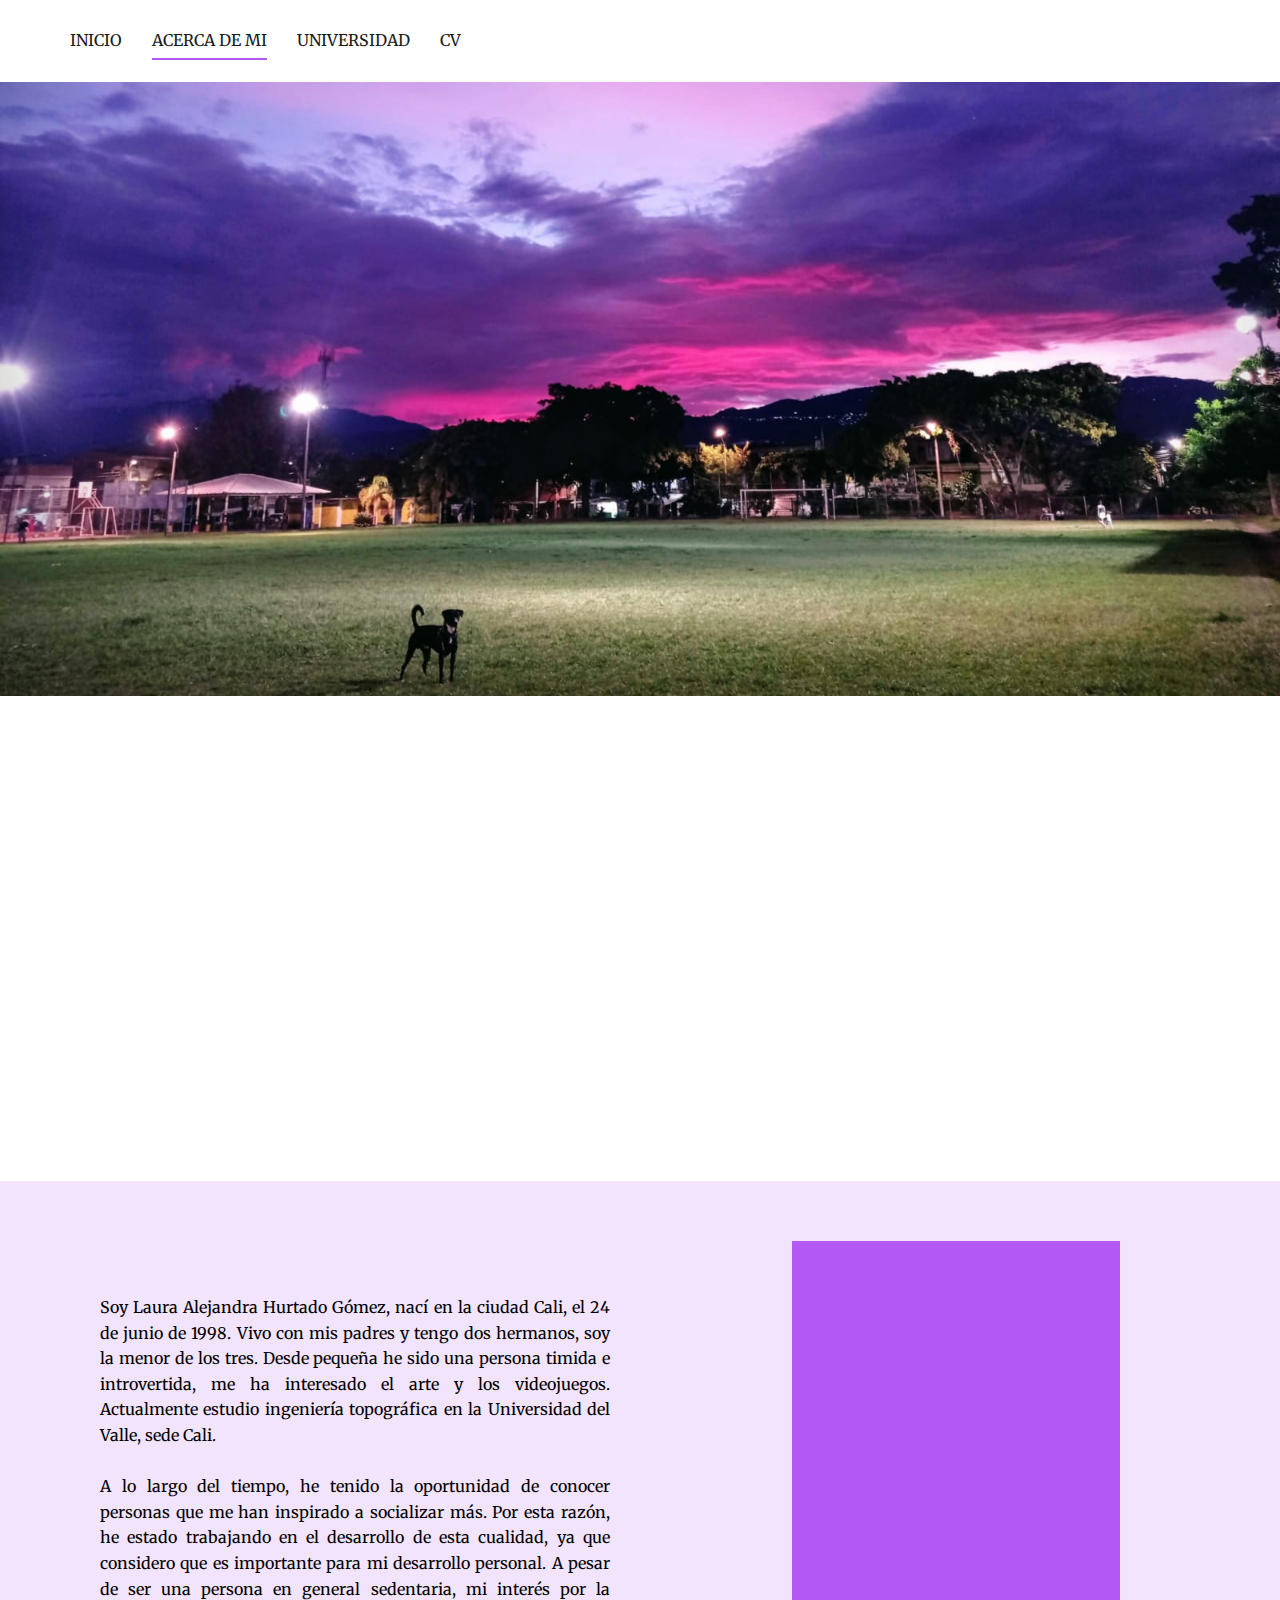
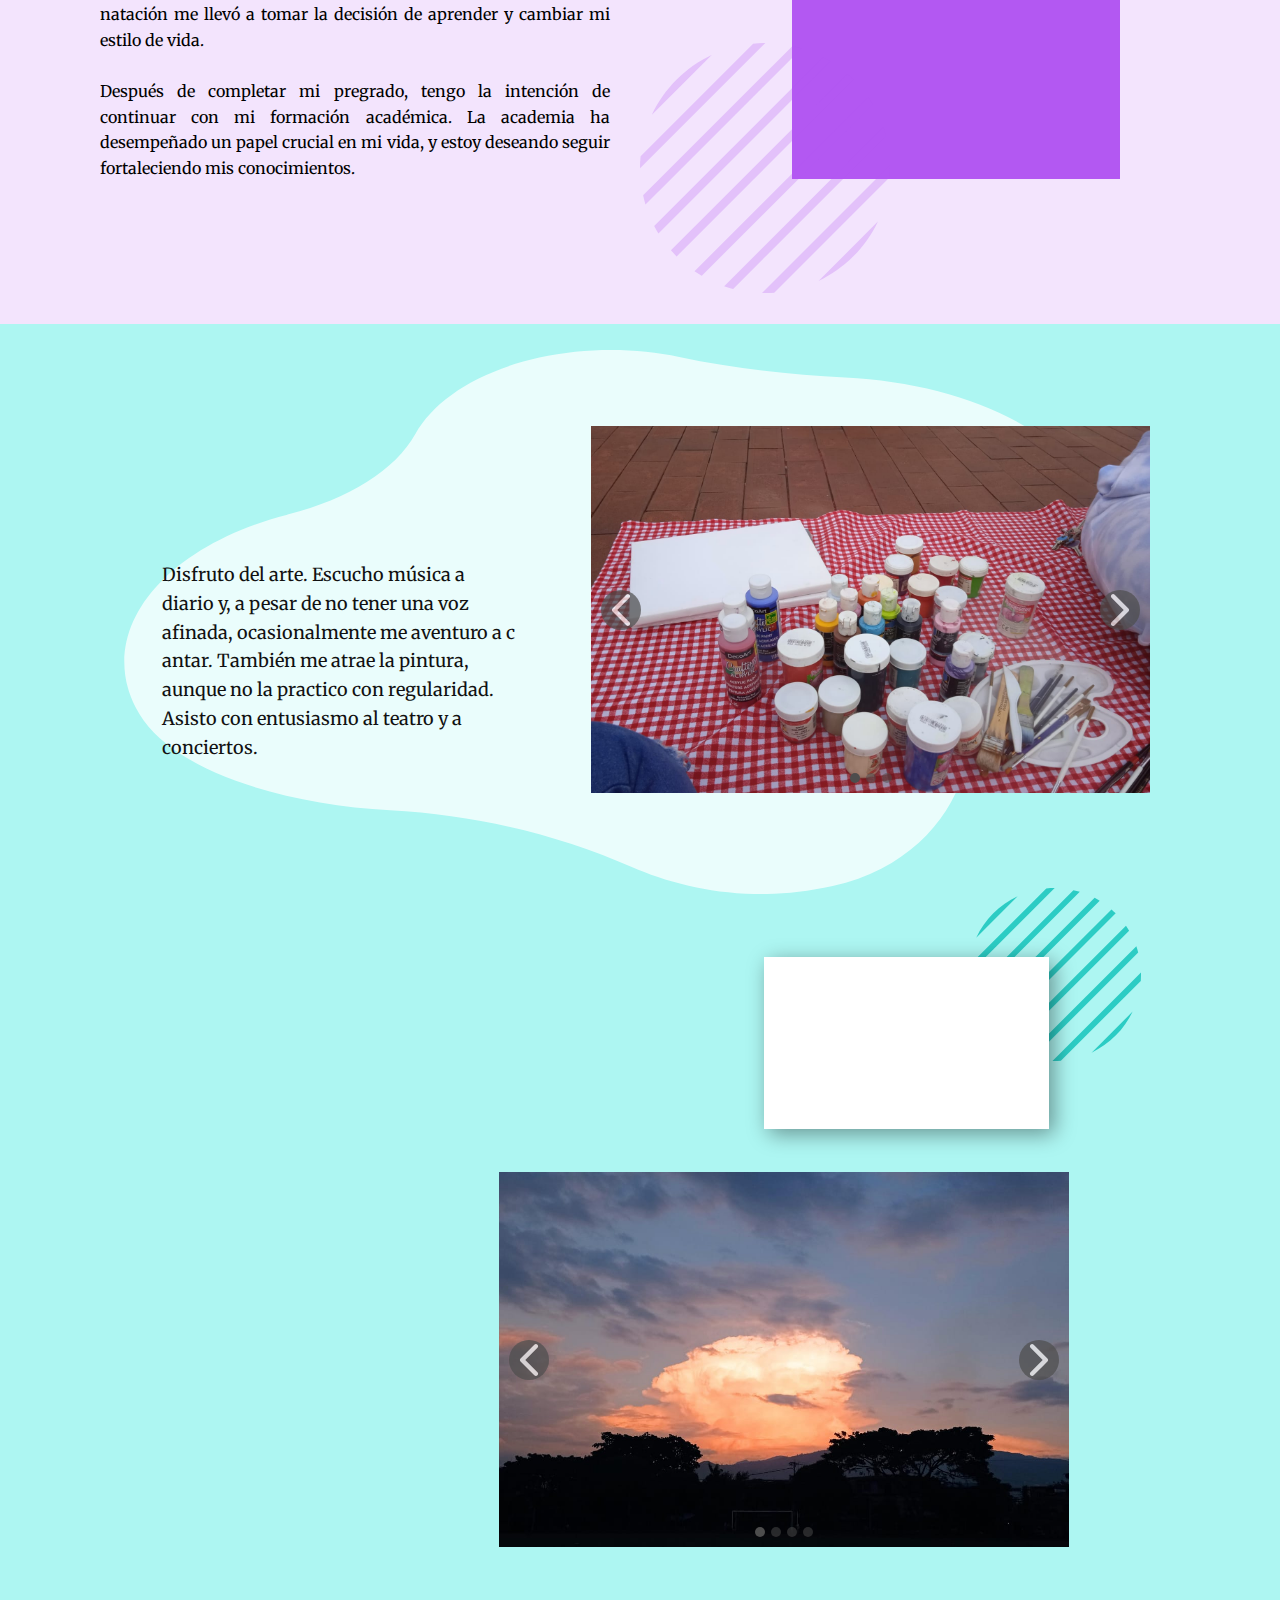
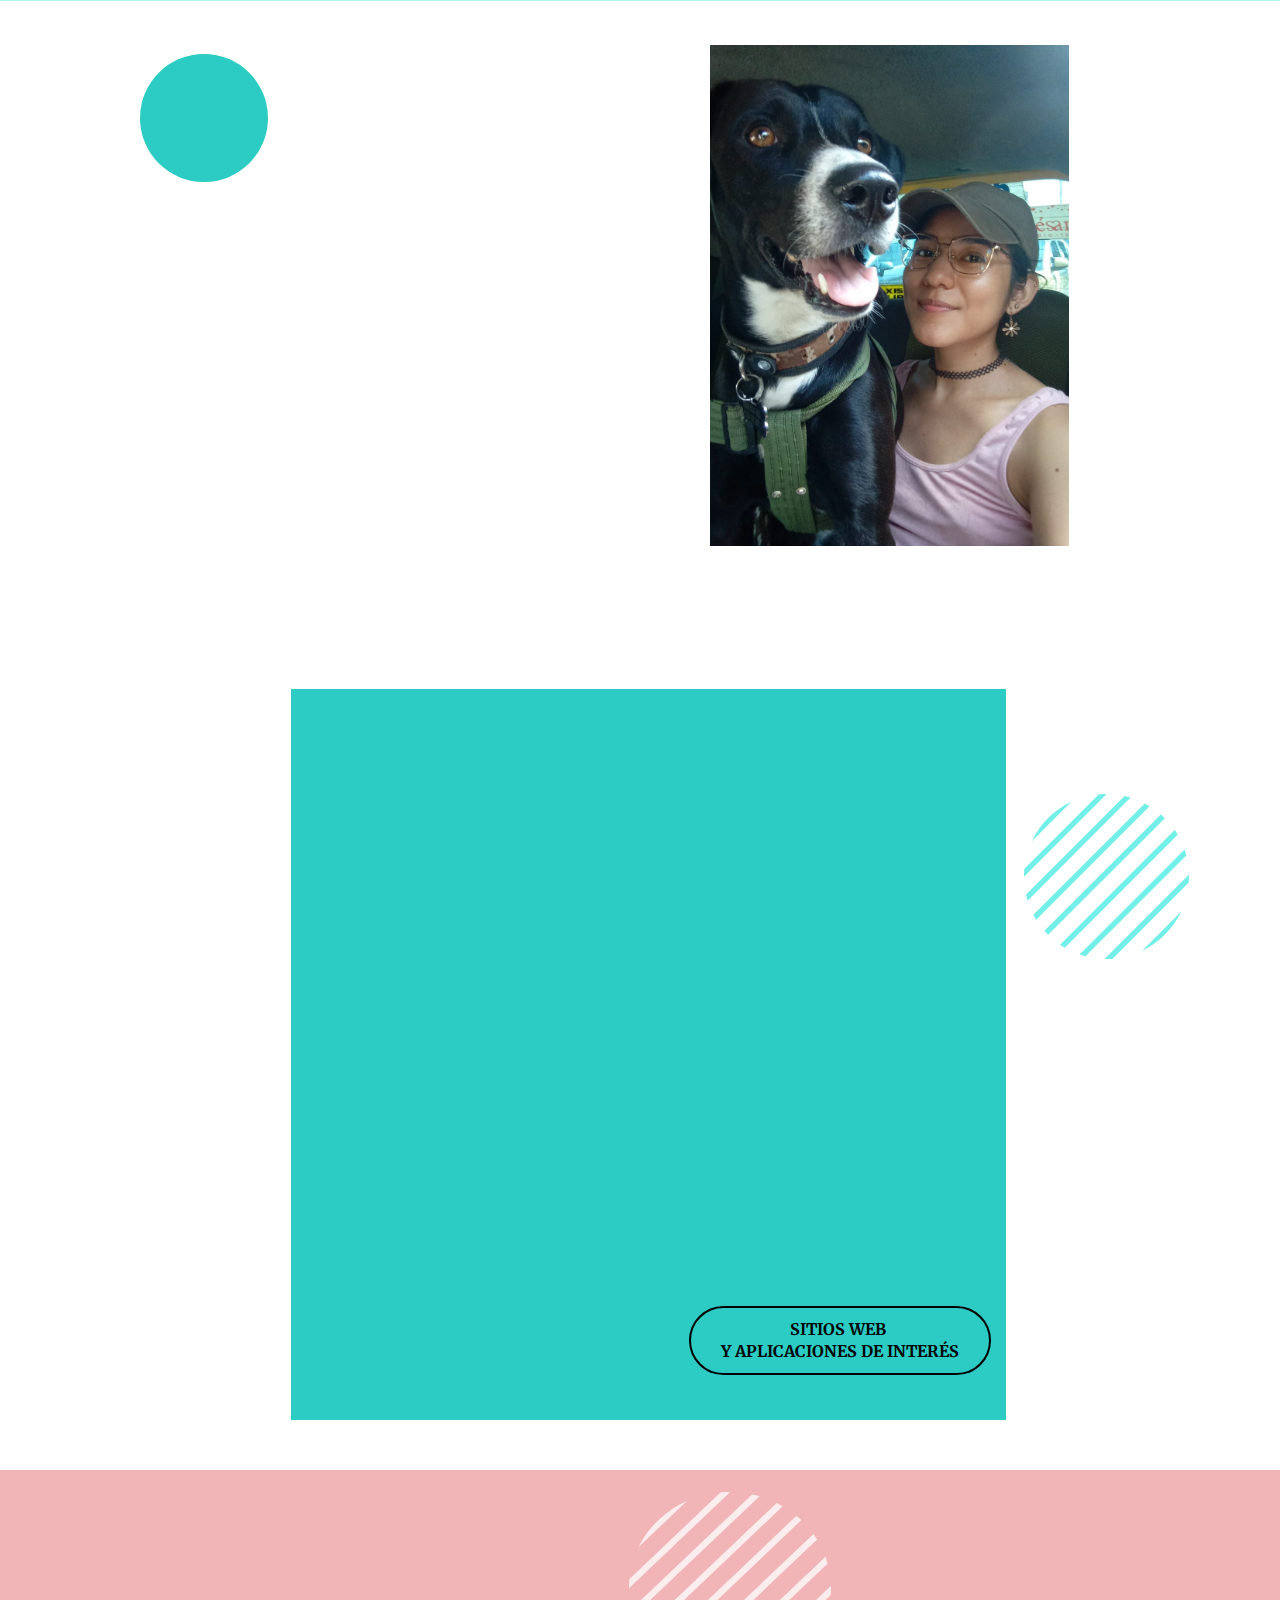
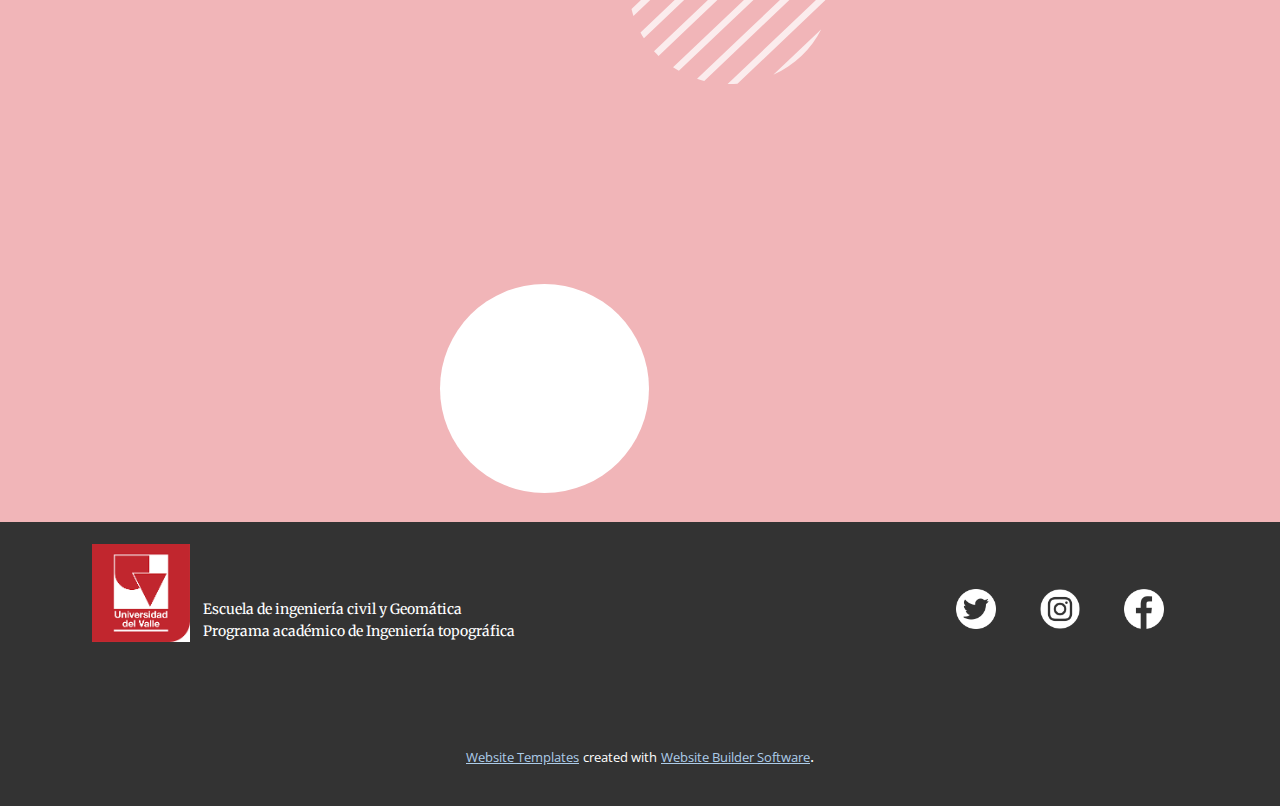
==== Acerca-de-mi.html @ d899b540 "Add files via upload" ====
<!DOCTYPE html>
<html style="font-size: 16px;" lang="es"><head>
    <meta name="viewport" content="width=device-width, initial-scale=1.0">
    <meta charset="utf-8">
    <meta name="keywords" content="SOBRE MI...&nbsp;​, GUSTOS Y PASATIEMPOS, DEBILIDADES, HABILIDADES">
    <meta name="description" content="">
    <title>Acerca de mi</title>
    <link rel="stylesheet" href="nicepage.css" media="screen">
<link rel="stylesheet" href="Acerca-de-mi.css" media="screen">
    <script class="u-script" type="text/javascript" src="jquery.js" defer=""></script>
    <script class="u-script" type="text/javascript" src="nicepage.js" defer=""></script>
    <meta name="generator" content="Nicepage 5.20.6, nicepage.com">
    <link id="u-theme-google-font" rel="stylesheet" href="https://fonts.googleapis.com/css?family=Roboto:100,100i,300,300i,400,400i,500,500i,700,700i,900,900i|Open+Sans:300,300i,400,400i,500,500i,600,600i,700,700i,800,800i">
    <link id="u-page-google-font" rel="stylesheet" href="https://fonts.googleapis.com/css?family=Merriweather:300,300i,400,400i,700,700i,900,900i">
    
    
    
    
    
    
    
    
    <script type="application/ld+json">{
		"@context": "http://schema.org",
		"@type": "Organization",
		"name": ""
}</script>
    <meta name="theme-color" content="#478ac9">
    <meta property="og:title" content="Acerca de mi">
    <meta property="og:type" content="website">
  <meta data-intl-tel-input-cdn-path="intlTelInput/"></head>
  <body data-path-to-root="./" data-include-products="false" class="u-body u-xl-mode" data-lang="es"><header class="u-clearfix u-header u-sticky u-sticky-19da u-white u-header" id="sec-571d"><div class="u-clearfix u-sheet u-valign-middle u-sheet-1">
        <nav class="u-align-left u-menu u-menu-dropdown u-offcanvas u-menu-1" data-responsive-from="MD">
          <div class="menu-collapse u-custom-font u-font-merriweather" style="font-size: 1rem; letter-spacing: 0px; font-weight: 700; text-transform: uppercase;">
            <a class="u-border-1 u-border-grey-75 u-button-style u-custom-active-border-color u-custom-border u-custom-border-color u-custom-borders u-custom-color u-custom-hover-border-color u-custom-left-right-menu-spacing u-custom-padding-bottom u-custom-text-active-color u-custom-text-color u-custom-text-hover-color u-custom-top-bottom-menu-spacing u-grey-90 u-nav-link u-text-active-palette-1-base u-text-hover-palette-2-base" href="#" style="background-image: none;">
              <svg class="u-svg-link" viewBox="0 0 24 24"><use xmlns:xlink="http://www.w3.org/1999/xlink" xlink:href="#menu-hamburger"></use></svg>
              <svg class="u-svg-content" version="1.1" id="menu-hamburger" viewBox="0 0 16 16" x="0px" y="0px" xmlns:xlink="http://www.w3.org/1999/xlink" xmlns="http://www.w3.org/2000/svg"><g><rect y="1" width="16" height="2"></rect><rect y="7" width="16" height="2"></rect><rect y="13" width="16" height="2"></rect>
</g></svg>
            </a>
          </div>
          <div class="u-custom-menu u-nav-container">
            <ul class="u-custom-font u-font-merriweather u-nav u-spacing-30 u-unstyled u-nav-1"><li class="u-nav-item"><a class="u-border-2 u-border-active-custom-color-4 u-border-hover-palette-1-light-1 u-border-no-left u-border-no-right u-border-no-top u-button-style u-nav-link u-text-active-grey-90 u-text-grey-90 u-text-hover-grey-90" href="Casa.html" style="padding: 10px 0px;">Inicio</a>
</li><li class="u-nav-item"><a class="u-border-2 u-border-active-custom-color-4 u-border-hover-palette-1-light-1 u-border-no-left u-border-no-right u-border-no-top u-button-style u-nav-link u-text-active-grey-90 u-text-grey-90 u-text-hover-grey-90" href="Acerca-de-mi.html" style="padding: 10px 0px;">Acerca de mi</a><div class="u-nav-popup"><ul class="u-custom-font u-font-merriweather u-h-spacing-20 u-nav u-unstyled u-v-spacing-10 u-nav-2"><li class="u-nav-item"><a class="u-button-style u-nav-link" href="https://experience.arcgis.com/experience/600463b588924d4fab5d13279bcfcce8/">Sitios de web de interés</a>
</li></ul>
</div>
</li><li class="u-nav-item"><a class="u-border-2 u-border-active-custom-color-4 u-border-hover-palette-1-light-1 u-border-no-left u-border-no-right u-border-no-top u-button-style u-nav-link u-text-active-grey-90 u-text-grey-90 u-text-hover-grey-90" href="Universidad.html" style="padding: 10px 0px;">Universidad</a>
</li><li class="u-nav-item"><a class="u-border-2 u-border-active-custom-color-4 u-border-hover-palette-1-light-1 u-border-no-left u-border-no-right u-border-no-top u-button-style u-nav-link u-text-active-grey-90 u-text-grey-90 u-text-hover-grey-90" href="https://experience.arcgis.com/experience/824b16ee342544dbb05e72c866c2f372/?draft=true" target="_blank" style="padding: 10px 0px;">CV</a>
</li></ul>
          </div>
          <div class="u-custom-menu u-nav-container-collapse">
            <div class="u-border-20 u-border-grey-75 u-container-style u-grey-75 u-inner-container-layout u-opacity u-opacity-95 u-sidenav">
              <div class="u-inner-container-layout u-sidenav-overflow">
                <div class="u-menu-close"></div>
                <ul class="u-align-center-lg u-align-center-md u-align-center-sm u-align-center-xl u-align-justify-xs u-nav u-popupmenu-items u-spacing-14 u-unstyled u-nav-3"><li class="u-nav-item"><a class="u-button-style u-nav-link" href="Casa.html">Inicio</a>
</li><li class="u-nav-item"><a class="u-button-style u-nav-link" href="Acerca-de-mi.html">Acerca de mi</a><div class="u-nav-popup"><ul class="u-custom-font u-font-merriweather u-h-spacing-20 u-nav u-unstyled u-v-spacing-10 u-nav-4"><li class="u-nav-item"><a class="u-button-style u-nav-link" href="https://experience.arcgis.com/experience/600463b588924d4fab5d13279bcfcce8/">Sitios de web de interés</a>
</li></ul>
</div>
</li><li class="u-nav-item"><a class="u-button-style u-nav-link" href="Universidad.html">Universidad</a>
</li><li class="u-nav-item"><a class="u-button-style u-nav-link" href="https://experience.arcgis.com/experience/824b16ee342544dbb05e72c866c2f372/?draft=true" target="_blank">CV</a>
</li></ul>
              </div>
            </div>
            <div class="u-black u-menu-overlay u-opacity u-opacity-70"></div>
          </div>
        </nav>
      </div></header>
    <section class="u-clearfix u-image u-section-1" id="sec-bac0" data-image-width="1600" data-image-height="1196">
      <div class="u-clearfix u-sheet u-sheet-1"></div>
    </section>
    <section class="u-align-center u-clearfix u-section-2" id="sec-a070">
      <div class="u-align-left u-clearfix u-sheet u-sheet-1">
        <div class="u-expanded-width u-list u-list-1">
          <div class="u-repeater u-repeater-1">
            <div class="u-container-style u-list-item u-repeater-item u-list-item-1" data-animation-name="customAnimationIn" data-animation-duration="1250">
              <div class="u-container-layout u-similar-container u-container-layout-1">
                <div class="u-custom-color-4 u-custom-item u-opacity u-opacity-55 u-preserve-proportions u-shape u-shape-circle u-shape-1"></div>
                <img class="u-image u-image-circle u-image-1" src="images/66d2e6e9-6b17-489f-87b6-578b8f7dd989.jpeg" alt="" data-image-width="1600" data-image-height="1200">
                <h3 class="u-align-center u-custom-font u-font-merriweather u-text u-text-default u-text-1">SUEÑOS Y METAS</h3>
                <a href="Acerca-de-mi.html#sec-80f6" class="u-active-none u-align-left u-border-active-custom-color-4 u-border-hover-custom-color-4 u-border-no-left u-border-no-right u-border-no-top u-btn u-button-style u-custom-item u-hover-feature u-hover-none u-text-hover-custom-color-4 u-btn-1" data-animation-name="customAnimationIn" data-animation-duration="2000">CONOCE MÁS</a>
              </div>
            </div>
            <div class="u-align-center u-container-style u-list-item u-repeater-item u-list-item-2" data-animation-name="customAnimationIn" data-animation-duration="2000">
              <div class="u-container-layout u-similar-container u-container-layout-2">
                <div class="u-custom-item u-opacity u-opacity-75 u-palette-4-light-1 u-preserve-proportions u-shape u-shape-circle u-shape-2"></div>
                <img class="u-image u-image-circle u-image-2" src="images/musica_1.jpeg" alt="" data-image-width="1200" data-image-height="1600">
                <h3 class="u-align-center u-custom-font u-font-merriweather u-text u-text-default u-text-2">GUSTOS Y PASATIEMPOS</h3>
                <a href="Acerca-de-mi.html#sec-3dfc" class="u-active-none u-align-left u-border-active-palette-4-dark-1 u-border-hover-palette-4-dark-1 u-border-no-left u-border-no-right u-border-no-top u-btn u-button-style u-custom-item u-hover-feature u-hover-none u-text-hover-palette-4-dark-1 u-btn-2">CONOCE MÁS</a>
              </div>
            </div>
            <div class="u-container-style u-list-item u-repeater-item u-list-item-3" data-animation-name="customAnimationIn" data-animation-duration="1000">
              <div class="u-container-layout u-similar-container u-container-layout-3">
                <div class="u-custom-item u-opacity u-opacity-75 u-palette-2-light-1 u-preserve-proportions u-shape u-shape-circle u-shape-3"></div>
                <img class="u-image u-image-circle u-image-3" src="images/topoo_8.jpeg" alt="" data-image-width="1200" data-image-height="1600">
                <h3 class="u-align-center u-custom-font u-font-merriweather u-text u-text-default u-text-3">HABILIDADES Y DEBILIDADES</h3>
                <a href="Acerca-de-mi.html#sec-298e" class="u-active-none u-align-left u-border-active-palette-2-light-1 u-border-hover-palette-2-light-1 u-border-no-left u-border-no-right u-border-no-top u-btn u-button-style u-custom-item u-hover-feature u-hover-none u-text-hover-palette-2-light-1 u-btn-3">CONOCE MÁS</a>
              </div>
            </div>
          </div>
        </div>
      </div>
      
      
    </section>
    <section class="u-clearfix u-custom-color-5 u-section-3" id="sec-80f6">
      <div class="u-clearfix u-sheet u-sheet-1">
        <h2 class="u-custom-font u-font-merriweather u-text u-text-body-color u-text-default u-text-1" data-animation-name="customAnimationIn" data-animation-duration="1500">SOBRE MI...&nbsp; </h2>
        <div class="data-layout-selected u-clearfix u-expanded-width u-layout-wrap u-layout-wrap-1">
          <div class="u-layout">
            <div class="u-layout-row">
              <div class="u-align-justify u-container-style u-layout-cell u-size-30 u-layout-cell-1">
                <div class="u-container-layout u-container-layout-1">
                  <p class="u-custom-font u-font-merriweather u-text u-text-black u-text-default u-text-2"> Soy Laura Alejandra Hurtado Gómez, nací en la ciudad Cali,
el 24 de junio de 1998. Vivo con mis padres y tengo dos hermanos, soy la menor de
los tres. Desde pequeña he sido una persona timida e introvertida, me ha
interesado el arte y los videojuegos. Actualmente estudio ingeniería
topográfica en la Universidad del Valle, sede Cali.&nbsp;<br>
                    <br> A lo largo del tiempo, he tenido la oportunidad de conocer personas que me han
inspirado a socializar más. Por esta razón, he estado trabajando en el
desarrollo de esta cualidad, ya que considero que es importante para mi
desarrollo personal. A pesar de ser una persona en general sedentaria, mi
interés por la natación me llevó a tomar la decisión de aprender y cambiar mi
estilo de vida.<br>
                    <br> Después de completar mi pregrado, tengo la intención de continuar con mi
formación académica. La academia ha desempeñado un papel crucial en mi vida, y
estoy deseando seguir fortaleciendo mis conocimientos.&nbsp;&nbsp;
                  </p>
                </div>
              </div>
              <div class="u-container-style u-layout-cell u-size-30 u-layout-cell-2">
                <div class="u-container-layout u-container-layout-2">
                  <div class="u-custom-color-4 u-shape u-shape-rectangle u-shape-1"></div>
                  <div class="u-shape u-shape-svg u-text-custom-color-6 u-shape-2">
                    <svg class="u-svg-link" preserveAspectRatio="none" viewBox="0 0 160 160" style=""><use xmlns:xlink="http://www.w3.org/1999/xlink" xlink:href="#svg-ac0f"></use></svg>
                    <svg class="u-svg-content" viewBox="0 0 160 160" x="0px" y="0px" id="svg-ac0f"><path d="M114.3,152.3l38-38C144.4,130.9,130.9,144.4,114.3,152.3z M117.1,9.1l-108,108c0.8,1.6,1.7,3.2,2.7,4.8l110-110
	C120.3,10.9,118.7,10,117.1,9.1z M97.5,2L2,97.5c0.4,2,1,4,1.5,5.9l99.9-99.9C101.5,2.9,99.5,2.4,97.5,2z M80,160c2,0,4-0.1,5.9-0.2
	l73.9-73.9c0.1-2,0.2-3.9,0.2-5.9c0-0.6,0-1.2,0-1.9L78.1,160C78.8,160,79.4,160,80,160z M34.9,146.1c1.5,1,3,2,4.6,2.9L149,39.5
	c-0.9-1.6-1.9-3.1-2.9-4.6L34.9,146.1z M132.7,19.8L19.8,132.7c1.2,1.3,2.3,2.6,3.6,3.9L136.6,23.4C135.3,22.2,134,21,132.7,19.8z
	 M59.6,157.4l97.8-97.8c-0.5-1.9-1.1-3.8-1.7-5.7L53.9,155.6C55.8,156.3,57.7,156.9,59.6,157.4z M7.6,45.9L45.9,7.6
	C29.1,15.5,15.5,29.1,7.6,45.9z M80,0c-2.6,0-5.1,0.1-7.6,0.4l-72,72C0.1,74.9,0,77.4,0,80c0,0.1,0,0.2,0,0.2L80.2,0
	C80.2,0,80.1,0,80,0z"></path></svg>
                  </div>
                  <img class="u-image u-image-default u-image-1" src="images/me.jpeg" alt="" data-image-width="900" data-image-height="1600" data-animation-name="customAnimationIn" data-animation-duration="1500">
                </div>
              </div>
            </div>
          </div>
        </div>
      </div>
    </section>
    <section class="u-clearfix u-palette-4-light-2 u-section-4" id="sec-3dfc">
      <div class="u-clearfix u-sheet u-sheet-1">
        <div class="data-layout-selected u-clearfix u-expanded-width u-gutter-0 u-layout-wrap u-layout-wrap-1">
          <div class="u-layout">
            <div class="u-layout-col">
              <div class="u-size-30">
                <div class="u-layout-row">
                  <div class="u-container-style u-layout-cell u-size-25 u-layout-cell-1">
                    <div class="u-container-layout u-container-layout-1">
                      <div class="u-expanded-width-xs u-shape u-shape-svg u-text-palette-4-light-3 u-shape-1">
                        <svg class="u-svg-link" preserveAspectRatio="none" viewBox="0 0 160 150" style=""><use xmlns:xlink="http://www.w3.org/1999/xlink" xlink:href="#svg-c4e2"></use></svg>
                        <svg class="u-svg-content" viewBox="0 0 160 150" x="0px" y="0px" id="svg-c4e2"><path d="M43.2,126.9c14.2,1.3,27.6,7,39.1,15.6c8.3,6.1,19.4,10.3,32.7,5.3c11.7-4.4,18.6-17.4,21-30.2c2.6-13.3,8.1-25.9,15.7-37.1
	c8.3-12.1,10.8-27.9,5.3-42.7C150.5,20.3,134.6,9,117,7.6C107.9,6.9,98.8,5,90.1,1.9C83-0.6,75-0.7,67.4,2.1
	c-9.9,3.7-17,11.6-20.1,21c-3.3,10.1-10.9,18-20.6,22.2c-0.1,0-0.1,0.1-0.2,0.1c-20.3,8.9-31,32-24.6,53.2
	C6.9,115.6,25.2,125.2,43.2,126.9z"></path></svg>
                      </div>
                      <h2 class="u-custom-font u-font-merriweather u-text u-text-default u-text-1" data-animation-name="customAnimationIn" data-animation-duration="1500">GUSTOS Y PASATIEMPOS</h2>
                      <p class="u-custom-font u-font-merriweather u-text u-text-2">Disfruto del arte. ​​​​Escucho música a diario y, a pesar de no tener una voz afinada, ocasionalmente me aventuro a c​antar. ​También me atrae la pintura, aunque no la practico con regularidad. Asisto con entusiasmo al teatro y a conciertos.</p>
                    </div>
                  </div>
                  <div class="u-container-style u-layout-cell u-size-35 u-layout-cell-2">
                    <div class="u-container-layout u-valign-top-xs u-container-layout-2">
                      <div class="custom-expanded u-carousel u-gallery u-gallery-slider u-layout-carousel u-lightbox u-no-transition u-show-text-on-hover u-gallery-1" data-interval="5000" data-u-ride="carousel" id="carousel-5293">
                        <ol class="u-absolute-hcenter u-carousel-indicators u-carousel-indicators-1">
                          <li data-u-target="#carousel-5293" data-u-slide-to="0" class="u-active u-grey-70 u-shape-circle" style="width: 10px; height: 10px;"></li>
                          <li data-u-target="#carousel-5293" data-u-slide-to="1" class="u-grey-70 u-shape-circle" style="width: 10px; height: 10px;"></li>
                          <li data-u-target="#carousel-5293" data-u-slide-to="2" class="u-grey-70 u-shape-circle" style="width: 10px; height: 10px;"></li>
                        </ol>
                        <div class="u-carousel-inner u-gallery-inner" role="listbox">
                          <div class="u-active u-carousel-item u-effect-fade u-gallery-item u-carousel-item-1">
                            <div class="u-back-slide" data-image-width="1600" data-image-height="1200">
                              <img class="u-back-image u-expanded" src="images/arte_2.jpeg">
                            </div>
                            <div class="u-align-center u-over-slide u-shading u-valign-bottom u-over-slide-1">
                              <h3 class="u-gallery-heading">Título de ejemplo</h3>
                              <p class="u-gallery-text">Texto de ejemplo</p>
                            </div>
                          </div>
                          <div class="u-carousel-item u-effect-fade u-gallery-item u-carousel-item-2">
                            <div class="u-back-slide" data-image-width="1600" data-image-height="1200">
                              <img class="u-back-image u-expanded" src="images/concierto.jpeg">
                            </div>
                            <div class="u-align-center u-over-slide u-shading u-valign-bottom u-over-slide-2">
                              <h3 class="u-gallery-heading">Título de ejemplo</h3>
                              <p class="u-gallery-text">Texto de ejemplo</p>
                            </div>
                          </div>
                          <div class="u-carousel-item u-effect-fade u-gallery-item u-carousel-item-3" data-image-width="1024" data-image-height="768">
                            <div class="u-back-slide">
                              <img class="u-back-image u-expanded" src="images/teatro.jpeg">
                            </div>
                            <div class="u-align-center u-over-slide u-shading u-valign-bottom u-over-slide-3"></div>
                            <style data-mode="XL" data-visited="true"></style>
                            <style data-mode="LG" data-visited="true"></style>
                            <style data-mode="MD" data-visited="true"></style>
                            <style data-mode="SM" data-visited="true"></style>
                            <style data-mode="XS" data-visited="true"></style>
                          </div>
                        </div>
                        <a class="u-absolute-vcenter u-carousel-control u-carousel-control-prev u-grey-70 u-icon-circle u-opacity u-opacity-70 u-spacing-10 u-text-white u-carousel-control-1" href="#carousel-5293" role="button" data-u-slide="prev">
                          <span aria-hidden="true">
                            <svg viewBox="0 0 451.847 451.847"><path d="M97.141,225.92c0-8.095,3.091-16.192,9.259-22.366L300.689,9.27c12.359-12.359,32.397-12.359,44.751,0
c12.354,12.354,12.354,32.388,0,44.748L173.525,225.92l171.903,171.909c12.354,12.354,12.354,32.391,0,44.744
c-12.354,12.365-32.386,12.365-44.745,0l-194.29-194.281C100.226,242.115,97.141,234.018,97.141,225.92z"></path></svg>
                          </span>
                          <span class="sr-only">
                            <svg viewBox="0 0 451.847 451.847"><path d="M97.141,225.92c0-8.095,3.091-16.192,9.259-22.366L300.689,9.27c12.359-12.359,32.397-12.359,44.751,0
c12.354,12.354,12.354,32.388,0,44.748L173.525,225.92l171.903,171.909c12.354,12.354,12.354,32.391,0,44.744
c-12.354,12.365-32.386,12.365-44.745,0l-194.29-194.281C100.226,242.115,97.141,234.018,97.141,225.92z"></path></svg>
                          </span>
                        </a>
                        <a class="u-absolute-vcenter u-carousel-control u-carousel-control-next u-grey-70 u-icon-circle u-opacity u-opacity-70 u-spacing-10 u-text-white u-carousel-control-2" href="#carousel-5293" role="button" data-u-slide="next">
                          <span aria-hidden="true">
                            <svg viewBox="0 0 451.846 451.847"><path d="M345.441,248.292L151.154,442.573c-12.359,12.365-32.397,12.365-44.75,0c-12.354-12.354-12.354-32.391,0-44.744
L278.318,225.92L106.409,54.017c-12.354-12.359-12.354-32.394,0-44.748c12.354-12.359,32.391-12.359,44.75,0l194.287,194.284
c6.177,6.18,9.262,14.271,9.262,22.366C354.708,234.018,351.617,242.115,345.441,248.292z"></path></svg>
                          </span>
                          <span class="sr-only">
                            <svg viewBox="0 0 451.846 451.847"><path d="M345.441,248.292L151.154,442.573c-12.359,12.365-32.397,12.365-44.75,0c-12.354-12.354-12.354-32.391,0-44.744
L278.318,225.92L106.409,54.017c-12.354-12.359-12.354-32.394,0-44.748c12.354-12.359,32.391-12.359,44.75,0l194.287,194.284
c6.177,6.18,9.262,14.271,9.262,22.366C354.708,234.018,351.617,242.115,345.441,248.292z"></path></svg>
                          </span>
                        </a>
                      </div>
                    </div>
                  </div>
                </div>
              </div>
              <div class="u-size-30">
                <div class="u-layout-row">
                  <div class="u-container-style u-layout-cell u-size-30 u-layout-cell-3">
                    <div class="u-container-layout u-container-layout-3">
                      <img class="u-image u-image-default u-image-1" src="images/flor_1.jpeg" alt="" data-image-width="1200" data-image-height="1600" data-animation-name="customAnimationIn" data-animation-duration="1500">
                      <img class="u-image u-image-circle u-image-2" src="images/flor_4.jpeg" alt="" data-image-width="1600" data-image-height="1200" data-animation-name="customAnimationIn" data-animation-duration="1500">
                      <img class="u-image u-image-circle u-image-3" src="images/flor_2.jpeg" alt="" data-image-width="1200" data-image-height="1600" data-animation-name="customAnimationIn" data-animation-duration="1500">
                      <div class="u-carousel u-expanded-width-xs u-gallery u-gallery-slider u-layout-carousel u-lightbox u-no-transition u-show-text-on-hover u-gallery-2" data-interval="5000" data-u-ride="carousel" id="carousel-67a1">
                        <ol class="u-absolute-hcenter u-carousel-indicators u-carousel-indicators-2">
                          <li data-u-target="#carousel-67a1" data-u-slide-to="0" class="u-active u-grey-70 u-shape-circle" style="width: 10px; height: 10px;"></li>
                          <li data-u-target="#carousel-67a1" data-u-slide-to="1" class="u-grey-70 u-shape-circle" style="width: 10px; height: 10px;"></li>
                          <li data-u-target="#carousel-67a1" data-u-slide-to="2" class="u-grey-70 u-shape-circle" style="width: 10px; height: 10px;"></li>
                          <li data-u-target="#carousel-67a1" data-u-slide-to="3" class="u-grey-70 u-shape-circle" style="width: 10px; height: 10px;"></li>
                        </ol>
                        <div class="u-carousel-inner u-gallery-inner" role="listbox">
                          <div class="u-active u-carousel-item u-effect-zoom u-gallery-item u-carousel-item-4">
                            <div class="u-back-slide" data-image-width="1600" data-image-height="738">
                              <img class="u-back-image u-expanded" src="images/1a180f4b-1e22-4224-a454-b2de0d1c4f6e.jpeg">
                            </div>
                            <div class="u-align-center u-over-slide u-valign-bottom u-over-slide-4">
                              <p class="u-gallery-heading u-small-text u-text-body-alt-color u-text-variant" style=""></p>
                              <p class="u-gallery-text u-small-text u-text-variant">Texto de ejemplo</p>
                            </div>
                          </div>
                          <div class="u-carousel-item u-effect-zoom u-gallery-item u-carousel-item-5">
                            <div class="u-back-slide" data-image-width="1280" data-image-height="957">
                              <img class="u-back-image u-expanded" src="images/ataardecer_2.jpeg">
                            </div>
                            <div class="u-align-center u-over-slide u-valign-bottom u-over-slide-5">
                              <p class="u-gallery-heading u-small-text u-text-body-alt-color u-text-variant" style="">Título de ejemplo</p>
                              <p class="u-gallery-text u-small-text u-text-variant">Texto de ejemplo</p>
                            </div>
                          </div>
                          <div class="u-carousel-item u-effect-zoom u-gallery-item u-carousel-item-6" data-image-width="1600" data-image-height="1200">
                            <div class="u-back-slide">
                              <img class="u-back-image u-expanded" src="images/comida_7.jpeg">
                            </div>
                            <div class="u-align-center u-over-slide u-valign-bottom u-over-slide-6">
                              <p class="u-gallery-heading u-small-text u-text-body-alt-color u-text-variant" style=""></p>
                            </div>
                            <style data-mode="XL" data-visited="true"></style>
                            <style data-mode="LG" data-visited="true"></style>
                            <style data-mode="MD" data-visited="true"></style>
                            <style data-mode="SM" data-visited="true"></style>
                            <style data-mode="XS" data-visited="true"></style>
                          </div>
                          <div class="u-carousel-item u-effect-zoom u-gallery-item u-carousel-item-7" data-image-width="1600" data-image-height="1200">
                            <div class="u-back-slide">
                              <img class="u-back-image u-expanded" src="images/comida_2.jpeg">
                            </div>
                            <div class="u-align-center u-over-slide u-valign-bottom u-over-slide-7">
                              <p class="u-gallery-heading u-small-text u-text-body-alt-color u-text-variant" style=""></p>
                            </div>
                            <style data-mode="XL" data-visited="true"></style>
                            <style data-mode="LG" data-visited="true"></style>
                            <style data-mode="MD" data-visited="true"></style>
                            <style data-mode="SM" data-visited="true"></style>
                            <style data-mode="XS" data-visited="true"></style>
                          </div>
                        </div>
                        <a class="u-absolute-vcenter u-carousel-control u-carousel-control-prev u-grey-70 u-icon-circle u-opacity u-opacity-70 u-spacing-10 u-text-white u-carousel-control-3" href="#carousel-67a1" role="button" data-u-slide="prev">
                          <span aria-hidden="true">
                            <svg viewBox="0 0 451.847 451.847"><path d="M97.141,225.92c0-8.095,3.091-16.192,9.259-22.366L300.689,9.27c12.359-12.359,32.397-12.359,44.751,0
c12.354,12.354,12.354,32.388,0,44.748L173.525,225.92l171.903,171.909c12.354,12.354,12.354,32.391,0,44.744
c-12.354,12.365-32.386,12.365-44.745,0l-194.29-194.281C100.226,242.115,97.141,234.018,97.141,225.92z"></path></svg>
                          </span>
                          <span class="sr-only">
                            <svg viewBox="0 0 451.847 451.847"><path d="M97.141,225.92c0-8.095,3.091-16.192,9.259-22.366L300.689,9.27c12.359-12.359,32.397-12.359,44.751,0
c12.354,12.354,12.354,32.388,0,44.748L173.525,225.92l171.903,171.909c12.354,12.354,12.354,32.391,0,44.744
c-12.354,12.365-32.386,12.365-44.745,0l-194.29-194.281C100.226,242.115,97.141,234.018,97.141,225.92z"></path></svg>
                          </span>
                        </a>
                        <a class="u-absolute-vcenter u-carousel-control u-carousel-control-next u-grey-70 u-icon-circle u-opacity u-opacity-70 u-spacing-10 u-text-white u-carousel-control-4" href="#carousel-67a1" role="button" data-u-slide="next">
                          <span aria-hidden="true">
                            <svg viewBox="0 0 451.846 451.847"><path d="M345.441,248.292L151.154,442.573c-12.359,12.365-32.397,12.365-44.75,0c-12.354-12.354-12.354-32.391,0-44.744
L278.318,225.92L106.409,54.017c-12.354-12.359-12.354-32.394,0-44.748c12.354-12.359,32.391-12.359,44.75,0l194.287,194.284
c6.177,6.18,9.262,14.271,9.262,22.366C354.708,234.018,351.617,242.115,345.441,248.292z"></path></svg>
                          </span>
                          <span class="sr-only">
                            <svg viewBox="0 0 451.846 451.847"><path d="M345.441,248.292L151.154,442.573c-12.359,12.365-32.397,12.365-44.75,0c-12.354-12.354-12.354-32.391,0-44.744
L278.318,225.92L106.409,54.017c-12.354-12.359-12.354-32.394,0-44.748c12.354-12.359,32.391-12.359,44.75,0l194.287,194.284
c6.177,6.18,9.262,14.271,9.262,22.366C354.708,234.018,351.617,242.115,345.441,248.292z"></path></svg>
                          </span>
                        </a>
                      </div>
                    </div>
                  </div>
                  <div class="u-container-style u-layout-cell u-size-30 u-layout-cell-4">
                    <div class="u-container-layout u-container-layout-4">
                      <div class="u-shape u-shape-svg u-text-palette-4-dark-1 u-shape-2">
                        <svg class="u-svg-link" preserveAspectRatio="none" viewBox="0 0 160 160" style=""><use xmlns:xlink="http://www.w3.org/1999/xlink" xlink:href="#svg-56d1"></use></svg>
                        <svg class="u-svg-content" viewBox="0 0 160 160" x="0px" y="0px" id="svg-56d1"><path d="M114.3,152.3l38-38C144.4,130.9,130.9,144.4,114.3,152.3z M117.1,9.1l-108,108c0.8,1.6,1.7,3.2,2.7,4.8l110-110
	C120.3,10.9,118.7,10,117.1,9.1z M97.5,2L2,97.5c0.4,2,1,4,1.5,5.9l99.9-99.9C101.5,2.9,99.5,2.4,97.5,2z M80,160c2,0,4-0.1,5.9-0.2
	l73.9-73.9c0.1-2,0.2-3.9,0.2-5.9c0-0.6,0-1.2,0-1.9L78.1,160C78.8,160,79.4,160,80,160z M34.9,146.1c1.5,1,3,2,4.6,2.9L149,39.5
	c-0.9-1.6-1.9-3.1-2.9-4.6L34.9,146.1z M132.7,19.8L19.8,132.7c1.2,1.3,2.3,2.6,3.6,3.9L136.6,23.4C135.3,22.2,134,21,132.7,19.8z
	 M59.6,157.4l97.8-97.8c-0.5-1.9-1.1-3.8-1.7-5.7L53.9,155.6C55.8,156.3,57.7,156.9,59.6,157.4z M7.6,45.9L45.9,7.6
	C29.1,15.5,15.5,29.1,7.6,45.9z M80,0c-2.6,0-5.1,0.1-7.6,0.4l-72,72C0.1,74.9,0,77.4,0,80c0,0.1,0,0.2,0,0.2L80.2,0
	C80.2,0,80.1,0,80,0z"></path></svg>
                      </div>
                      <div class="u-align-right u-container-style u-group u-shape-rectangle u-white u-group-1">
                        <div class="u-container-layout u-valign-middle-lg u-valign-middle-md u-valign-middle-xl u-container-layout-5">
                          <p class="u-custom-font u-font-merriweather u-text u-text-default-lg u-text-default-md u-text-default-sm u-text-default-xl u-text-3" data-animation-name="customAnimationIn" data-animation-duration="1500">Me gusta probar comida, tomarle fotos a los paisajes y particularmente a las flores. Amo los tulipanes.</p>
                        </div>
                      </div>
                    </div>
                  </div>
                </div>
              </div>
            </div>
          </div>
        </div>
      </div>
    </section>
    <section class="u-clearfix u-section-5" id="sec-6d6f">
      <div class="u-clearfix u-sheet u-sheet-1">
        <div class="u-palette-4-base u-preserve-proportions u-shape u-shape-circle u-shape-1"></div>
        <div class="data-layout-selected u-clearfix u-expanded-width u-layout-wrap u-layout-wrap-1">
          <div class="u-layout">
            <div class="u-layout-col">
              <div class="u-size-30">
                <div class="u-layout-row">
                  <div class="u-container-style u-layout-cell u-size-30 u-layout-cell-1">
                    <div class="u-container-layout u-container-layout-1">
                      <div class="custom-expanded u-align-center u-container-style u-group u-opacity u-opacity-55 u-palette-4-light-1 u-shape-rectangle u-group-1" data-animation-name="customAnimationIn" data-animation-duration="1500">
                        <div class="u-container-layout u-valign-top-lg u-valign-top-md u-valign-top-sm u-valign-top-xl u-container-layout-2">
                          <p class="u-custom-font u-font-merriweather u-text u-text-default-lg u-text-default-md u-text-default-sm u-text-default-xl u-text-1">Amo pasar tiempo con Wallace, mi perrito. Observarlo correr y jugar es una alegría constante. Verlo crecer ha sido una de las experiencias más gratificantes de mi vida, además de educarlo con cariño.</p>
                        </div>
                      </div>
                    </div>
                  </div>
                  <div class="u-container-style u-layout-cell u-size-30 u-layout-cell-2">
                    <div class="u-container-layout u-container-layout-3">
                      <img class="u-image u-image-default u-image-1" src="images/w_3.jpeg" alt="" data-image-width="968" data-image-height="1296">
                      <img class="u-image u-image-circle u-image-2" src="images/w_1.jpeg" alt="" data-image-width="1200" data-image-height="1600" data-animation-name="customAnimationIn" data-animation-duration="1500">
                      <img class="u-image u-image-circle u-image-3" src="images/w_2.jpeg" alt="" data-image-width="900" data-image-height="1600" data-animation-name="customAnimationIn" data-animation-duration="1500">
                    </div>
                  </div>
                </div>
              </div>
              <div class="u-size-30">
                <div class="u-layout-row">
                  <div class="u-container-style u-layout-cell u-size-31 u-layout-cell-3">
                    <div class="u-container-layout u-container-layout-4">
                      <div class="u-expanded-width-xs u-palette-4-base u-shape u-shape-rectangle u-shape-2"></div>
                      <img class="u-image u-image-default u-image-4" src="images/cerveza_.jpeg" alt="" data-image-width="1196" data-image-height="1600" data-animation-name="customAnimationIn" data-animation-duration="1500">
                      <img class="u-image u-image-default u-image-5" src="images/450b068c-9042-4e5c-a738-1c68bcf82256.jpeg" alt="" data-image-width="1200" data-image-height="1600" data-animation-name="customAnimationIn" data-animation-duration="1500">
                      <img class="u-image u-image-default u-image-6" src="images/amiwos_.jpeg" alt="" data-image-width="1600" data-image-height="900" data-animation-name="customAnimationIn" data-animation-duration="1500">
                    </div>
                  </div>
                  <div class="u-container-style u-layout-cell u-size-29 u-layout-cell-4">
                    <div class="u-container-layout u-container-layout-5">
                      <div class="u-shape u-shape-svg u-text-palette-4-light-1 u-shape-3">
                        <svg class="u-svg-link" preserveAspectRatio="none" viewBox="0 0 160 160" style=""><use xmlns:xlink="http://www.w3.org/1999/xlink" xlink:href="#svg-0fa4"></use></svg>
                        <svg class="u-svg-content" viewBox="0 0 160 160" x="0px" y="0px" id="svg-0fa4"><path d="M114.3,152.3l38-38C144.4,130.9,130.9,144.4,114.3,152.3z M117.1,9.1l-108,108c0.8,1.6,1.7,3.2,2.7,4.8l110-110
	C120.3,10.9,118.7,10,117.1,9.1z M97.5,2L2,97.5c0.4,2,1,4,1.5,5.9l99.9-99.9C101.5,2.9,99.5,2.4,97.5,2z M80,160c2,0,4-0.1,5.9-0.2
	l73.9-73.9c0.1-2,0.2-3.9,0.2-5.9c0-0.6,0-1.2,0-1.9L78.1,160C78.8,160,79.4,160,80,160z M34.9,146.1c1.5,1,3,2,4.6,2.9L149,39.5
	c-0.9-1.6-1.9-3.1-2.9-4.6L34.9,146.1z M132.7,19.8L19.8,132.7c1.2,1.3,2.3,2.6,3.6,3.9L136.6,23.4C135.3,22.2,134,21,132.7,19.8z
	 M59.6,157.4l97.8-97.8c-0.5-1.9-1.1-3.8-1.7-5.7L53.9,155.6C55.8,156.3,57.7,156.9,59.6,157.4z M7.6,45.9L45.9,7.6
	C29.1,15.5,15.5,29.1,7.6,45.9z M80,0c-2.6,0-5.1,0.1-7.6,0.4l-72,72C0.1,74.9,0,77.4,0,80c0,0.1,0,0.2,0,0.2L80.2,0
	C80.2,0,80.1,0,80,0z"></path></svg>
                      </div>
                      <div class="custom-expanded u-container-style u-grey-25 u-group u-shape-rectangle u-group-2" data-animation-name="customAnimationIn" data-animation-duration="1500">
                        <div class="u-container-layout u-valign-middle-xs u-container-layout-6">
                          <p class="u-custom-font u-font-merriweather u-text u-text-default u-text-2" data-animation-name="customAnimationIn" data-animation-duration="1500"> &nbsp;Me gustan los video juegos y pasar tiempo con mis amigos, ya sea jugando juntos o tomandonos una buena cerveza.</p>
                        </div>
                      </div>
                      <a href="https://experience.arcgis.com/experience/600463b588924d4fab5d13279bcfcce8/" class="u-border-2 u-border-black u-btn u-btn-round u-button-style u-hover-black u-none u-radius-46 u-text-hover-white u-btn-1">SITIOS WEB&nbsp;<br>Y APLICACIONES DE INTERÉS
                      </a>
                    </div>
                  </div>
                </div>
              </div>
            </div>
          </div>
        </div>
      </div>
    </section>
    <section class="u-clearfix u-palette-2-light-2 u-section-6" id="sec-298e">
      <div class="u-clearfix u-sheet u-sheet-1">
        <div class="u-shape u-shape-svg u-text-palette-2-light-3 u-shape-1">
          <svg class="u-svg-link" preserveAspectRatio="none" viewBox="0 0 160 160" style=""><use xmlns:xlink="http://www.w3.org/1999/xlink" xlink:href="#svg-03f2"></use></svg>
          <svg class="u-svg-content" viewBox="0 0 160 160" x="0px" y="0px" id="svg-03f2"><path d="M114.3,152.3l38-38C144.4,130.9,130.9,144.4,114.3,152.3z M117.1,9.1l-108,108c0.8,1.6,1.7,3.2,2.7,4.8l110-110
	C120.3,10.9,118.7,10,117.1,9.1z M97.5,2L2,97.5c0.4,2,1,4,1.5,5.9l99.9-99.9C101.5,2.9,99.5,2.4,97.5,2z M80,160c2,0,4-0.1,5.9-0.2
	l73.9-73.9c0.1-2,0.2-3.9,0.2-5.9c0-0.6,0-1.2,0-1.9L78.1,160C78.8,160,79.4,160,80,160z M34.9,146.1c1.5,1,3,2,4.6,2.9L149,39.5
	c-0.9-1.6-1.9-3.1-2.9-4.6L34.9,146.1z M132.7,19.8L19.8,132.7c1.2,1.3,2.3,2.6,3.6,3.9L136.6,23.4C135.3,22.2,134,21,132.7,19.8z
	 M59.6,157.4l97.8-97.8c-0.5-1.9-1.1-3.8-1.7-5.7L53.9,155.6C55.8,156.3,57.7,156.9,59.6,157.4z M7.6,45.9L45.9,7.6
	C29.1,15.5,15.5,29.1,7.6,45.9z M80,0c-2.6,0-5.1,0.1-7.6,0.4l-72,72C0.1,74.9,0,77.4,0,80c0,0.1,0,0.2,0,0.2L80.2,0
	C80.2,0,80.1,0,80,0z"></path></svg>
        </div>
        <div class="data-layout-selected u-clearfix u-expanded-width u-layout-wrap u-layout-wrap-1">
          <div class="u-layout">
            <div class="u-layout-row">
              <div class="u-container-style u-layout-cell u-size-30 u-layout-cell-1">
                <div class="u-container-layout u-container-layout-1">
                  <div class="u-preserve-proportions u-shape u-shape-circle u-white u-shape-2"></div>
                  <div class="u-container-style u-expanded-width-md u-expanded-width-sm u-expanded-width-xs u-group u-radius-50 u-shape-round u-white u-group-1" data-animation-name="customAnimationIn" data-animation-duration="1500">
                    <div class="u-container-layout u-container-layout-2">
                      <h2 class="u-custom-font u-font-merriweather u-text u-text-default u-text-1">HABILIDADES</h2>
                      <p class="u-align-justify u-custom-font u-font-merriweather u-text u-text-default u-text-2"> Mis principales fortalezas incluyen la responsabilidad, la empatía, la disposición para el trabajo en equipo, la receptividad y un fuerte compromiso. Estas cualidades me definen, y estoy en constante búsqueda de oportunidades para fortalecerlas y crecer en mi desarrollo personal y profesional.</p>
                    </div>
                  </div>
                </div>
              </div>
              <div class="u-container-style u-layout-cell u-size-30 u-layout-cell-2">
                <div class="u-container-layout u-container-layout-3">
                  <div class="u-container-style u-group u-radius-50 u-shape-round u-white u-group-2" data-animation-name="customAnimationIn" data-animation-duration="1500">
                    <div class="u-container-layout u-container-layout-4">
                      <h2 class="u-custom-font u-font-merriweather u-text u-text-default u-text-3">DEBILIDADES</h2>
                      <p class="u-align-justify u-custom-font u-font-merriweather u-text u-text-default u-text-4"> A pesar de mis habilidades, reconozco que enfrento desafíos en la gestión del tiempo y en la organización debido a mi tendencia a ser un poco desordenada. También, ocasionalmente, la timidez puede ser una barrera en mi desarrollo. Sin embargo, estoy comprometida en mejorar estos aspectos y trabajar en mi crecimiento personal&nbsp;</p>
                    </div>
                  </div>
                </div>
              </div>
            </div>
          </div>
        </div>
      </div>
    </section>
    
    
    
    <footer class="u-align-center u-clearfix u-footer u-grey-80 u-footer" id="sec-f5ca"><div class="u-clearfix u-sheet u-sheet-1">
        <img class="u-image u-image-default u-preserve-proportions u-image-1" src="images/univalle.jpg" alt="" data-image-width="900" data-image-height="900">
        <p class="u-align-left u-custom-font u-font-merriweather u-small-text u-text u-text-variant u-text-1">Escuela de ingeniería civil y Geomática<br>Programa académico de Ingeniería topográfica
        </p>
        <div class="u-list u-list-1">
          <div class="u-repeater u-repeater-1">
            <div class="u-container-style u-list-item u-repeater-item u-list-item-1">
              <div class="u-container-layout u-similar-container u-valign-top-md u-valign-top-sm u-valign-top-xs u-container-layout-1"><span class="u-custom-item u-file-icon u-icon u-text-white u-icon-1"><img src="images/3670016-6a77e18a.png" alt=""></span>
              </div>
            </div>
            <div class="u-container-style u-list-item u-repeater-item u-list-item-2">
              <div class="u-container-layout u-similar-container u-valign-top-md u-valign-top-sm u-valign-top-xs u-container-layout-2"><span class="u-custom-item u-file-icon u-icon u-text-white u-icon-2"><img src="images/4.png" alt=""></span>
              </div>
            </div>
            <div class="u-container-style u-list-item u-repeater-item u-list-item-3">
              <div class="u-container-layout u-similar-container u-valign-top-md u-valign-top-sm u-valign-top-xs u-container-layout-3"><span class="u-custom-item u-file-icon u-icon u-text-white u-icon-3"><img src="images/5.png" alt=""></span>
              </div>
            </div>
          </div>
        </div>
      </div></footer>
    <section class="u-backlink u-clearfix u-grey-80">
      <a class="u-link" href="https://nicepage.com/website-templates" target="_blank">
        <span>Website Templates</span>
      </a>
      <p class="u-text">
        <span>created with</span>
      </p>
      <a class="u-link" href="" target="_blank">
        <span>Website Builder Software</span>
      </a>. 
    </section>
  
</body></html>
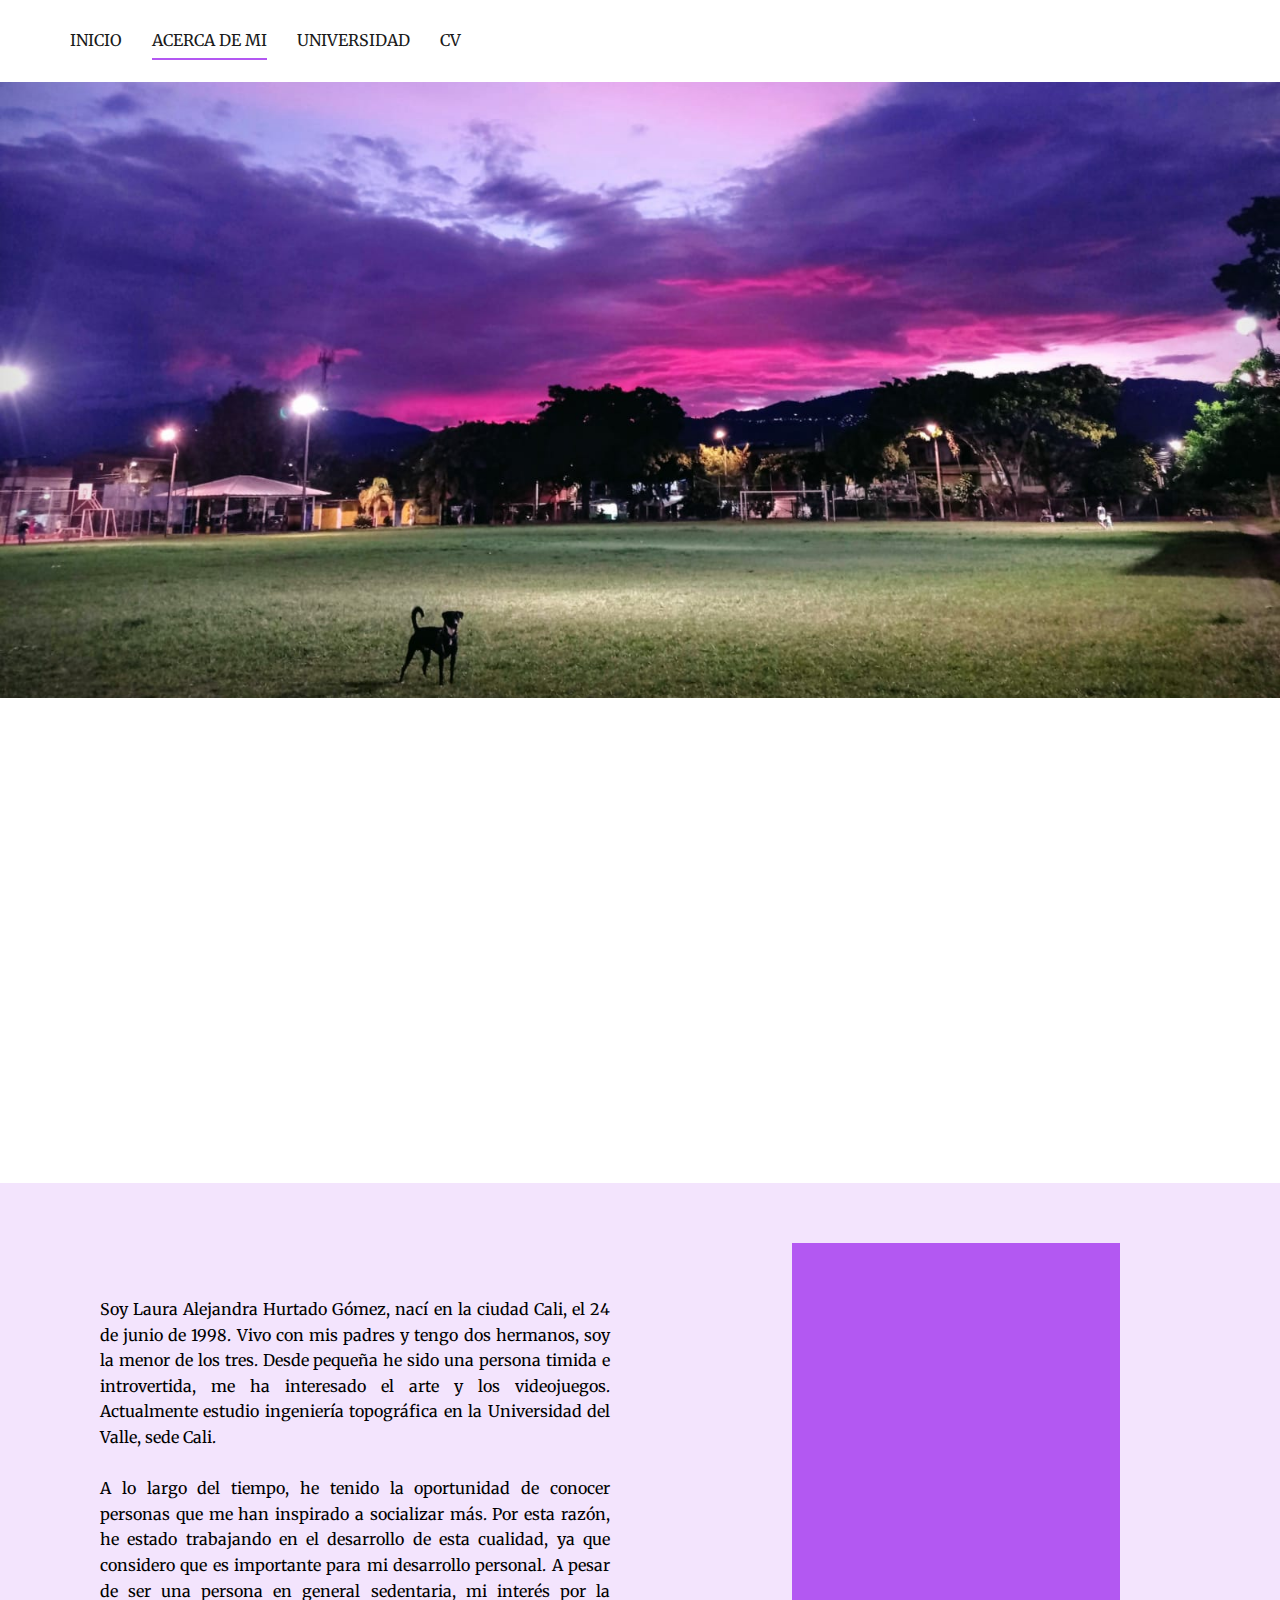
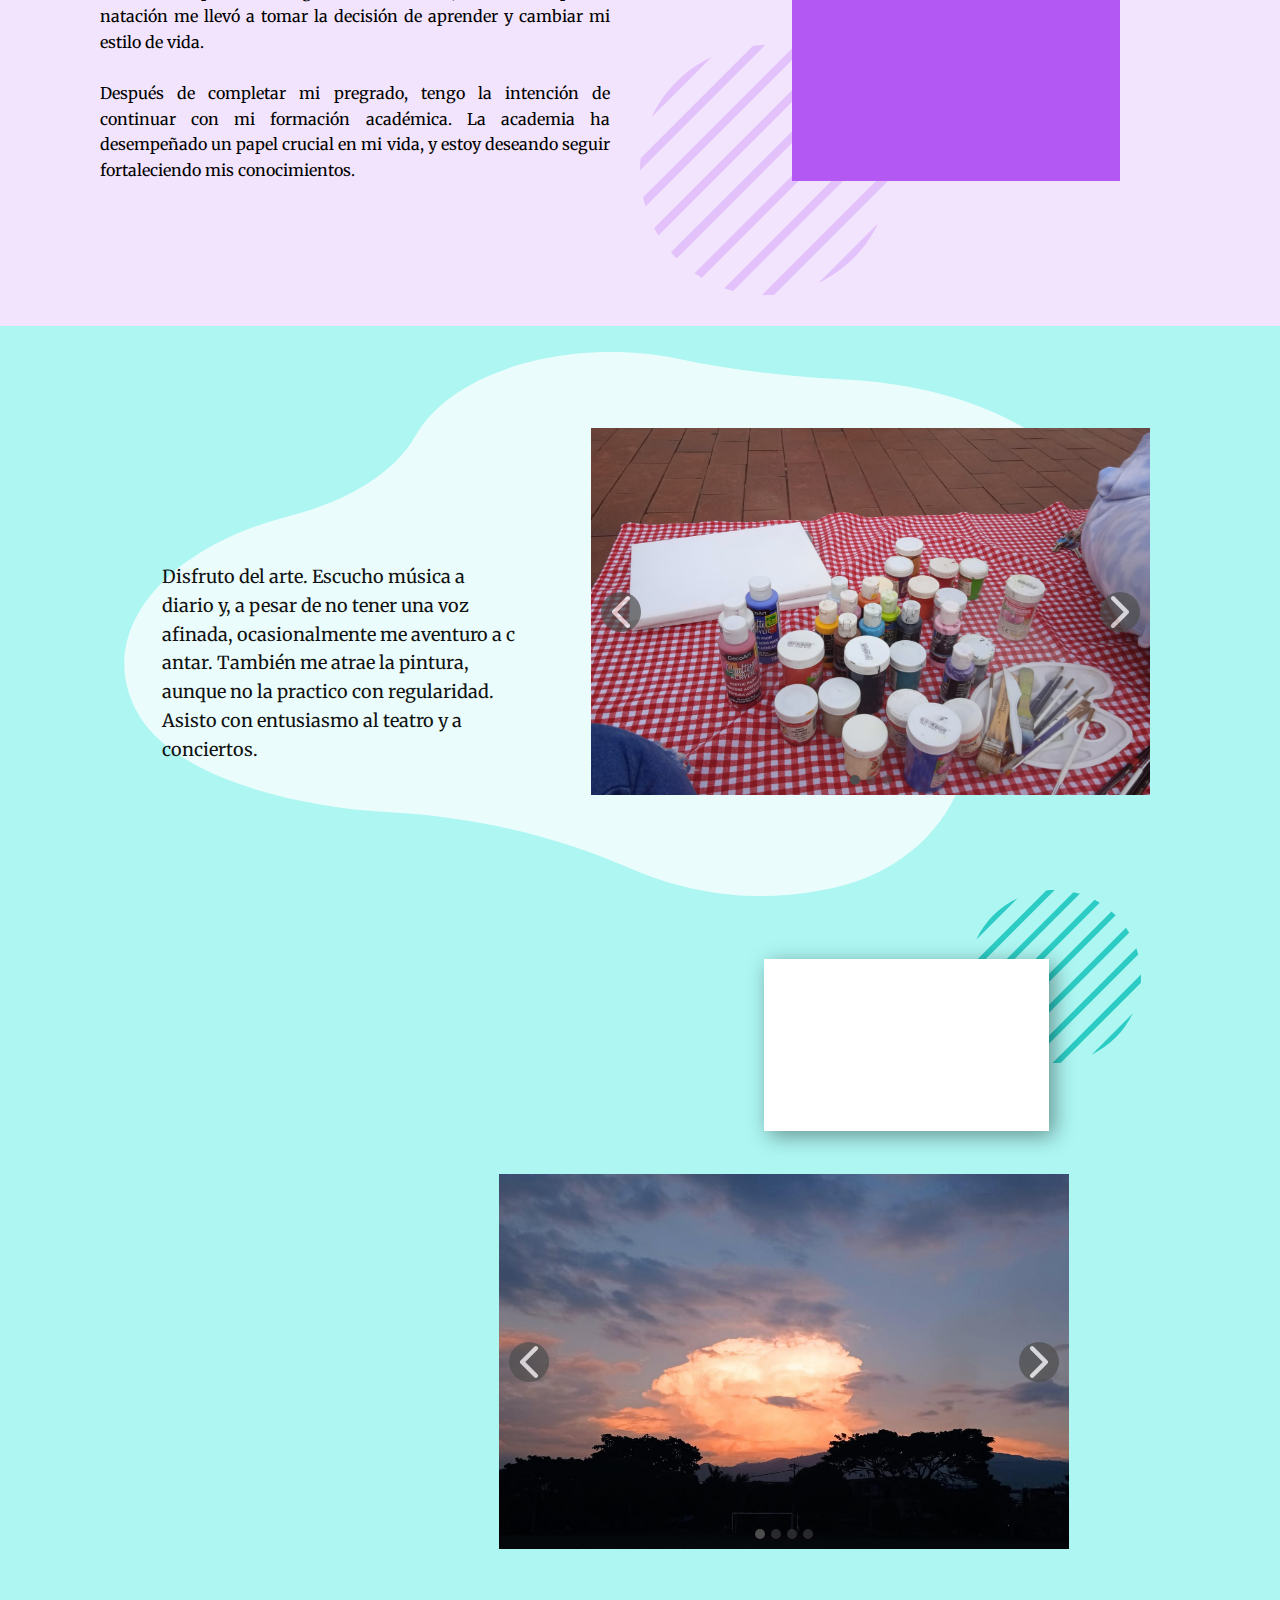
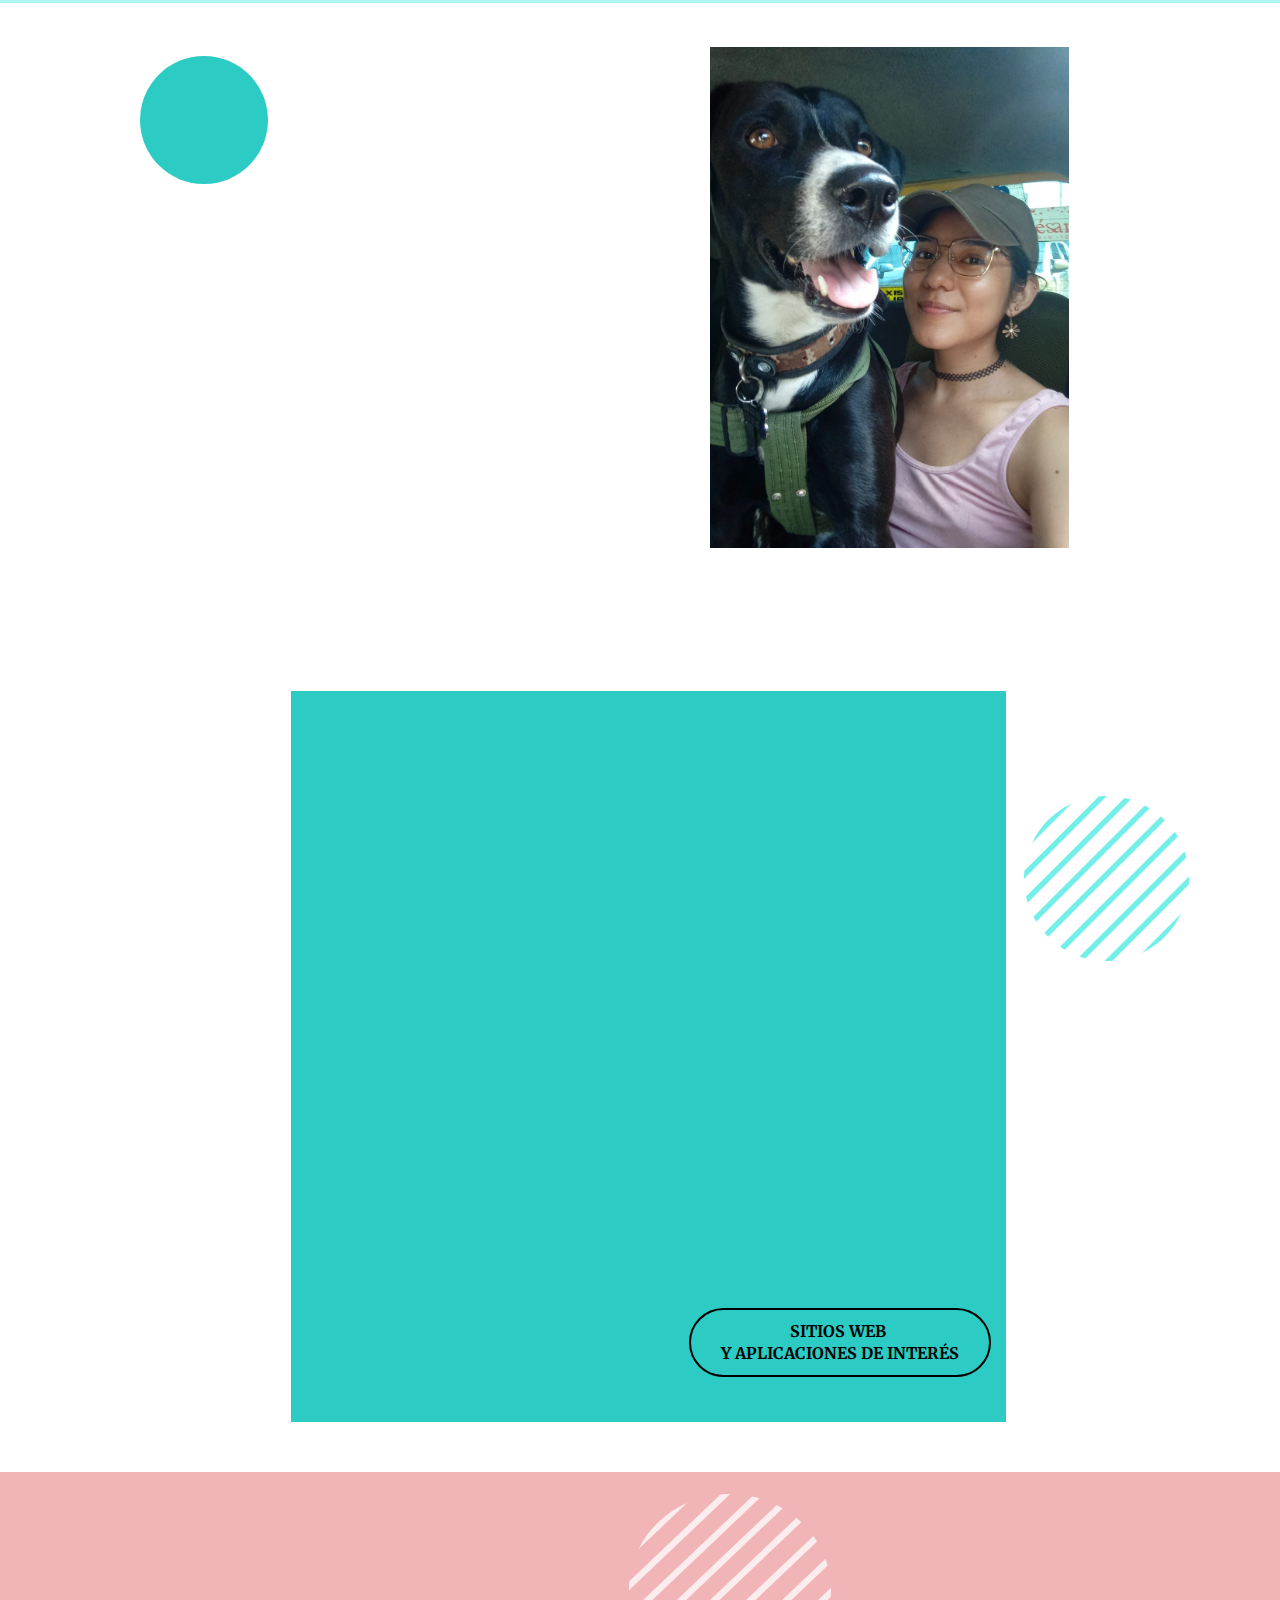
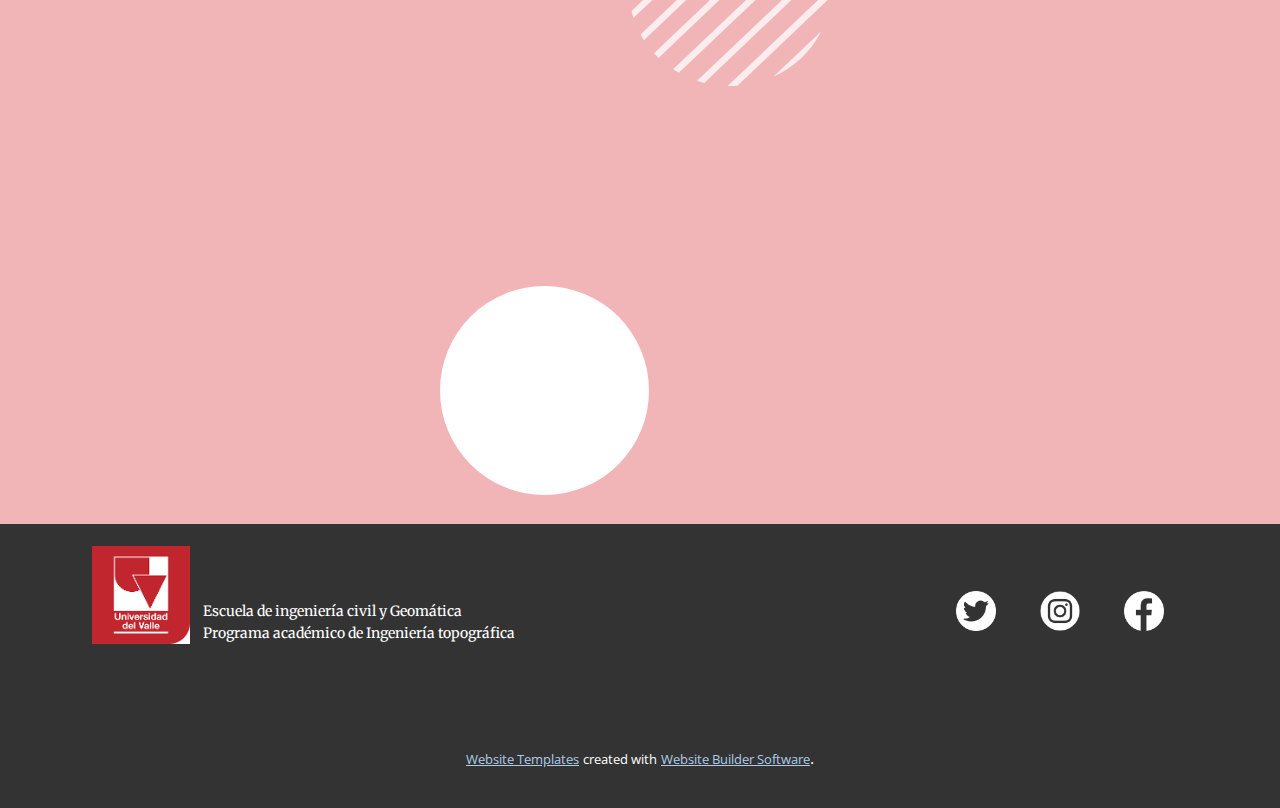
==== commit 13d0599a: "Add files via upload" ====
--- a/Acerca-de-mi.html
+++ b/Acerca-de-mi.html
@@ -148,7 +148,7 @@
       </div>
     </section>
     <section class="u-clearfix u-palette-4-light-2 u-section-4" id="sec-3dfc">
-      <div class="u-clearfix u-sheet u-sheet-1">
+      <div class="u-clearfix u-sheet u-valign-middle-sm u-sheet-1">
         <div class="data-layout-selected u-clearfix u-expanded-width u-gutter-0 u-layout-wrap u-layout-wrap-1">
           <div class="u-layout">
             <div class="u-layout-col">
@@ -168,22 +168,19 @@
                     </div>
                   </div>
                   <div class="u-container-style u-layout-cell u-size-35 u-layout-cell-2">
-                    <div class="u-container-layout u-valign-top-xs u-container-layout-2">
-                      <div class="custom-expanded u-carousel u-gallery u-gallery-slider u-layout-carousel u-lightbox u-no-transition u-show-text-on-hover u-gallery-1" data-interval="5000" data-u-ride="carousel" id="carousel-5293">
+                    <div class="u-container-layout u-container-layout-2">
+                      <div class="custom-expanded u-carousel u-expanded-width-md u-expanded-width-sm u-gallery u-gallery-slider u-layout-carousel u-lightbox u-no-transition u-show-text-on-hover u-gallery-1" data-interval="5000" data-u-ride="carousel" id="carousel-384a">
                         <ol class="u-absolute-hcenter u-carousel-indicators u-carousel-indicators-1">
-                          <li data-u-target="#carousel-5293" data-u-slide-to="0" class="u-active u-grey-70 u-shape-circle" style="width: 10px; height: 10px;"></li>
-                          <li data-u-target="#carousel-5293" data-u-slide-to="1" class="u-grey-70 u-shape-circle" style="width: 10px; height: 10px;"></li>
-                          <li data-u-target="#carousel-5293" data-u-slide-to="2" class="u-grey-70 u-shape-circle" style="width: 10px; height: 10px;"></li>
+                          <li data-u-target="#carousel-384a" data-u-slide-to="0" class="u-active u-grey-70 u-shape-circle" style="width: 10px; height: 10px;"></li>
+                          <li data-u-target="#carousel-384a" data-u-slide-to="1" class="u-grey-70 u-shape-circle" style="width: 10px; height: 10px;"></li>
+                          <li data-u-target="#carousel-384a" data-u-slide-to="2" class="u-grey-70 u-shape-circle" style="width: 10px; height: 10px;"></li>
                         </ol>
                         <div class="u-carousel-inner u-gallery-inner" role="listbox">
                           <div class="u-active u-carousel-item u-effect-fade u-gallery-item u-carousel-item-1">
                             <div class="u-back-slide" data-image-width="1600" data-image-height="1200">
                               <img class="u-back-image u-expanded" src="images/arte_2.jpeg">
                             </div>
-                            <div class="u-align-center u-over-slide u-shading u-valign-bottom u-over-slide-1">
-                              <h3 class="u-gallery-heading">Título de ejemplo</h3>
-                              <p class="u-gallery-text">Texto de ejemplo</p>
-                            </div>
+                            <div class="u-align-center u-over-slide u-shading u-valign-bottom u-over-slide-1"></div>
                           </div>
                           <div class="u-carousel-item u-effect-fade u-gallery-item u-carousel-item-2">
                             <div class="u-back-slide" data-image-width="1600" data-image-height="1200">
@@ -191,7 +188,6 @@
                             </div>
                             <div class="u-align-center u-over-slide u-shading u-valign-bottom u-over-slide-2">
                               <h3 class="u-gallery-heading">Título de ejemplo</h3>
-                              <p class="u-gallery-text">Texto de ejemplo</p>
                             </div>
                           </div>
                           <div class="u-carousel-item u-effect-fade u-gallery-item u-carousel-item-3" data-image-width="1024" data-image-height="768">
@@ -206,7 +202,7 @@
                             <style data-mode="XS" data-visited="true"></style>
                           </div>
                         </div>
-                        <a class="u-absolute-vcenter u-carousel-control u-carousel-control-prev u-grey-70 u-icon-circle u-opacity u-opacity-70 u-spacing-10 u-text-white u-carousel-control-1" href="#carousel-5293" role="button" data-u-slide="prev">
+                        <a class="u-absolute-vcenter u-carousel-control u-carousel-control-prev u-grey-70 u-icon-circle u-opacity u-opacity-70 u-spacing-10 u-text-white u-carousel-control-1" href="#carousel-384a" role="button" data-u-slide="prev">
                           <span aria-hidden="true">
                             <svg viewBox="0 0 451.847 451.847"><path d="M97.141,225.92c0-8.095,3.091-16.192,9.259-22.366L300.689,9.27c12.359-12.359,32.397-12.359,44.751,0
 c12.354,12.354,12.354,32.388,0,44.748L173.525,225.92l171.903,171.909c12.354,12.354,12.354,32.391,0,44.744
@@ -218,7 +214,7 @@
 c-12.354,12.365-32.386,12.365-44.745,0l-194.29-194.281C100.226,242.115,97.141,234.018,97.141,225.92z"></path></svg>
                           </span>
                         </a>
-                        <a class="u-absolute-vcenter u-carousel-control u-carousel-control-next u-grey-70 u-icon-circle u-opacity u-opacity-70 u-spacing-10 u-text-white u-carousel-control-2" href="#carousel-5293" role="button" data-u-slide="next">
+                        <a class="u-absolute-vcenter u-carousel-control u-carousel-control-next u-grey-70 u-icon-circle u-opacity u-opacity-70 u-spacing-10 u-text-white u-carousel-control-2" href="#carousel-384a" role="button" data-u-slide="next">
                           <span aria-hidden="true">
                             <svg viewBox="0 0 451.846 451.847"><path d="M345.441,248.292L151.154,442.573c-12.359,12.365-32.397,12.365-44.75,0c-12.354-12.354-12.354-32.391,0-44.744
 L278.318,225.92L106.409,54.017c-12.354-12.359-12.354-32.394,0-44.748c12.354-12.359,32.391-12.359,44.75,0l194.287,194.284
@@ -240,14 +236,14 @@
                   <div class="u-container-style u-layout-cell u-size-30 u-layout-cell-3">
                     <div class="u-container-layout u-container-layout-3">
                       <img class="u-image u-image-default u-image-1" src="images/flor_1.jpeg" alt="" data-image-width="1200" data-image-height="1600" data-animation-name="customAnimationIn" data-animation-duration="1500">
-                      <img class="u-image u-image-circle u-image-2" src="images/flor_4.jpeg" alt="" data-image-width="1600" data-image-height="1200" data-animation-name="customAnimationIn" data-animation-duration="1500">
-                      <img class="u-image u-image-circle u-image-3" src="images/flor_2.jpeg" alt="" data-image-width="1200" data-image-height="1600" data-animation-name="customAnimationIn" data-animation-duration="1500">
-                      <div class="u-carousel u-expanded-width-xs u-gallery u-gallery-slider u-layout-carousel u-lightbox u-no-transition u-show-text-on-hover u-gallery-2" data-interval="5000" data-u-ride="carousel" id="carousel-67a1">
+                      <img class="u-image u-image-circle u-image-2" src="images/flor_2.jpeg" alt="" data-image-width="1200" data-image-height="1600" data-animation-name="customAnimationIn" data-animation-duration="1500">
+                      <img class="u-image u-image-circle u-image-3" src="images/flor_4.jpeg" alt="" data-image-width="1600" data-image-height="1200" data-animation-name="customAnimationIn" data-animation-duration="1500">
+                      <div class="u-carousel u-expanded-width-xs u-gallery u-gallery-slider u-layout-carousel u-lightbox u-no-transition u-show-text-on-hover u-gallery-2" data-interval="5000" data-u-ride="carousel" id="carousel-a881">
                         <ol class="u-absolute-hcenter u-carousel-indicators u-carousel-indicators-2">
-                          <li data-u-target="#carousel-67a1" data-u-slide-to="0" class="u-active u-grey-70 u-shape-circle" style="width: 10px; height: 10px;"></li>
-                          <li data-u-target="#carousel-67a1" data-u-slide-to="1" class="u-grey-70 u-shape-circle" style="width: 10px; height: 10px;"></li>
-                          <li data-u-target="#carousel-67a1" data-u-slide-to="2" class="u-grey-70 u-shape-circle" style="width: 10px; height: 10px;"></li>
-                          <li data-u-target="#carousel-67a1" data-u-slide-to="3" class="u-grey-70 u-shape-circle" style="width: 10px; height: 10px;"></li>
+                          <li data-u-target="#carousel-a881" data-u-slide-to="0" class="u-active u-grey-70 u-shape-circle" style="width: 10px; height: 10px;"></li>
+                          <li data-u-target="#carousel-a881" data-u-slide-to="1" class="u-grey-70 u-shape-circle" style="width: 10px; height: 10px;"></li>
+                          <li data-u-target="#carousel-a881" data-u-slide-to="2" class="u-grey-70 u-shape-circle" style="width: 10px; height: 10px;"></li>
+                          <li data-u-target="#carousel-a881" data-u-slide-to="3" class="u-grey-70 u-shape-circle" style="width: 10px; height: 10px;"></li>
                         </ol>
                         <div class="u-carousel-inner u-gallery-inner" role="listbox">
                           <div class="u-active u-carousel-item u-effect-zoom u-gallery-item u-carousel-item-4">
@@ -264,8 +260,7 @@
                               <img class="u-back-image u-expanded" src="images/ataardecer_2.jpeg">
                             </div>
                             <div class="u-align-center u-over-slide u-valign-bottom u-over-slide-5">
-                              <p class="u-gallery-heading u-small-text u-text-body-alt-color u-text-variant" style="">Título de ejemplo</p>
-                              <p class="u-gallery-text u-small-text u-text-variant">Texto de ejemplo</p>
+                              <p class="u-gallery-heading u-small-text u-text-body-alt-color u-text-variant" style=""></p>
                             </div>
                           </div>
                           <div class="u-carousel-item u-effect-zoom u-gallery-item u-carousel-item-6" data-image-width="1600" data-image-height="1200">
@@ -295,7 +290,7 @@
                             <style data-mode="XS" data-visited="true"></style>
                           </div>
                         </div>
-                        <a class="u-absolute-vcenter u-carousel-control u-carousel-control-prev u-grey-70 u-icon-circle u-opacity u-opacity-70 u-spacing-10 u-text-white u-carousel-control-3" href="#carousel-67a1" role="button" data-u-slide="prev">
+                        <a class="u-absolute-vcenter u-carousel-control u-carousel-control-prev u-grey-70 u-icon-circle u-opacity u-opacity-70 u-spacing-10 u-text-white u-carousel-control-3" href="#carousel-a881" role="button" data-u-slide="prev">
                           <span aria-hidden="true">
                             <svg viewBox="0 0 451.847 451.847"><path d="M97.141,225.92c0-8.095,3.091-16.192,9.259-22.366L300.689,9.27c12.359-12.359,32.397-12.359,44.751,0
 c12.354,12.354,12.354,32.388,0,44.748L173.525,225.92l171.903,171.909c12.354,12.354,12.354,32.391,0,44.744
@@ -307,7 +302,7 @@
 c-12.354,12.365-32.386,12.365-44.745,0l-194.29-194.281C100.226,242.115,97.141,234.018,97.141,225.92z"></path></svg>
                           </span>
                         </a>
-                        <a class="u-absolute-vcenter u-carousel-control u-carousel-control-next u-grey-70 u-icon-circle u-opacity u-opacity-70 u-spacing-10 u-text-white u-carousel-control-4" href="#carousel-67a1" role="button" data-u-slide="next">
+                        <a class="u-absolute-vcenter u-carousel-control u-carousel-control-next u-grey-70 u-icon-circle u-opacity u-opacity-70 u-spacing-10 u-text-white u-carousel-control-4" href="#carousel-a881" role="button" data-u-slide="next">
                           <span aria-hidden="true">
                             <svg viewBox="0 0 451.846 451.847"><path d="M345.441,248.292L151.154,442.573c-12.359,12.365-32.397,12.365-44.75,0c-12.354-12.354-12.354-32.391,0-44.744
 L278.318,225.92L106.409,54.017c-12.354-12.359-12.354-32.394,0-44.748c12.354-12.359,32.391-12.359,44.75,0l194.287,194.284
@@ -335,7 +330,7 @@
 	C80.2,0,80.1,0,80,0z"></path></svg>
                       </div>
                       <div class="u-align-right u-container-style u-group u-shape-rectangle u-white u-group-1">
-                        <div class="u-container-layout u-valign-middle-lg u-valign-middle-md u-valign-middle-xl u-container-layout-5">
+                        <div class="u-container-layout u-valign-middle-lg u-valign-middle-xl u-container-layout-5">
                           <p class="u-custom-font u-font-merriweather u-text u-text-default-lg u-text-default-md u-text-default-sm u-text-default-xl u-text-3" data-animation-name="customAnimationIn" data-animation-duration="1500">Me gusta probar comida, tomarle fotos a los paisajes y particularmente a las flores. Amo los tulipanes.</p>
                         </div>
                       </div>
@@ -351,7 +346,7 @@
     <section class="u-clearfix u-section-5" id="sec-6d6f">
       <div class="u-clearfix u-sheet u-sheet-1">
         <div class="u-palette-4-base u-preserve-proportions u-shape u-shape-circle u-shape-1"></div>
-        <div class="data-layout-selected u-clearfix u-expanded-width u-layout-wrap u-layout-wrap-1">
+        <div class="data-layout-selected u-clearfix u-expanded-width-lg u-expanded-width-md u-expanded-width-xl u-expanded-width-xs u-layout-wrap u-layout-wrap-1">
           <div class="u-layout">
             <div class="u-layout-col">
               <div class="u-size-30">
@@ -367,7 +362,7 @@
                   </div>
                   <div class="u-container-style u-layout-cell u-size-30 u-layout-cell-2">
                     <div class="u-container-layout u-container-layout-3">
-                      <img class="u-image u-image-default u-image-1" src="images/w_3.jpeg" alt="" data-image-width="968" data-image-height="1296">
+                      <img class="custom-expanded u-image u-image-default u-image-1" src="images/w_3.jpeg" alt="" data-image-width="968" data-image-height="1296">
                       <img class="u-image u-image-circle u-image-2" src="images/w_1.jpeg" alt="" data-image-width="1200" data-image-height="1600" data-animation-name="customAnimationIn" data-animation-duration="1500">
                       <img class="u-image u-image-circle u-image-3" src="images/w_2.jpeg" alt="" data-image-width="900" data-image-height="1600" data-animation-name="customAnimationIn" data-animation-duration="1500">
                     </div>
@@ -430,7 +425,7 @@
               <div class="u-container-style u-layout-cell u-size-30 u-layout-cell-1">
                 <div class="u-container-layout u-container-layout-1">
                   <div class="u-preserve-proportions u-shape u-shape-circle u-white u-shape-2"></div>
-                  <div class="u-container-style u-expanded-width-md u-expanded-width-sm u-expanded-width-xs u-group u-radius-50 u-shape-round u-white u-group-1" data-animation-name="customAnimationIn" data-animation-duration="1500">
+                  <div class="custom-expanded u-container-style u-group u-radius-50 u-shape-round u-white u-group-1" data-animation-name="customAnimationIn" data-animation-duration="1500">
                     <div class="u-container-layout u-container-layout-2">
                       <h2 class="u-custom-font u-font-merriweather u-text u-text-default u-text-1">HABILIDADES</h2>
                       <p class="u-align-justify u-custom-font u-font-merriweather u-text u-text-default u-text-2"> Mis principales fortalezas incluyen la responsabilidad, la empatía, la disposición para el trabajo en equipo, la receptividad y un fuerte compromiso. Estas cualidades me definen, y estoy en constante búsqueda de oportunidades para fortalecerlas y crecer en mi desarrollo personal y profesional.</p>
@@ -439,7 +434,7 @@
                 </div>
               </div>
               <div class="u-container-style u-layout-cell u-size-30 u-layout-cell-2">
-                <div class="u-container-layout u-container-layout-3">
+                <div class="u-container-layout u-valign-middle-md u-container-layout-3">
                   <div class="u-container-style u-group u-radius-50 u-shape-round u-white u-group-2" data-animation-name="customAnimationIn" data-animation-duration="1500">
                     <div class="u-container-layout u-container-layout-4">
                       <h2 class="u-custom-font u-font-merriweather u-text u-text-default u-text-3">DEBILIDADES</h2>
--- a/nicepage.css
+++ b/nicepage.css
@@ -43002,6 +43002,7 @@
   font-weight: 400;
   font-size: 1rem;
   text-transform: uppercase;
+  letter-spacing: normal;
 }
 
 .u-header .u-nav-2 {
@@ -43018,10 +43019,6 @@
 @media (max-width: 1199px) {
   .u-header .u-menu-1 {
     width: auto;
-  }
-
-  .u-header .u-nav-1 {
-    letter-spacing: normal;
   }
 }
 
@@ -43171,7 +43168,7 @@
 }
 @media (max-width: 575px) {
   .u-footer .u-sheet-1 {
-    min-height: 315px;
+    min-height: 204px;
   }
 
   .u-footer .u-image-1 {
@@ -43182,21 +43179,20 @@
 
   .u-footer .u-text-1 {
     font-size: 0.75rem;
-    margin-top: -57px;
-    margin-right: 69px;
-    margin-left: 80px;
+    margin-top: 22px;
+    margin-right: 96px;
+    margin-left: 0;
   }
 
   .u-footer .u-list-1 {
-    width: 66px;
-    margin-top: 22px;
-    margin-right: auto;
-    margin-bottom: 36px;
+    width: 163px;
+    margin-top: -132px;
+    margin-right: 7px;
+    margin-bottom: 0;
   }
 
   .u-footer .u-repeater-1 {
     min-height: 182px;
-    grid-template-columns: calc(50% - 5px) calc(50% - 5px);
   }
 
   .u-footer .u-container-layout-1 {
--- a/Acerca-de-mi.css
+++ b/Acerca-de-mi.css
@@ -4,24 +4,24 @@
 }
 
 .u-section-1 .u-sheet-1 {
-  min-height: 614px;
+  min-height: 616px;
 }
 
 @media (max-width: 1199px) {
   .u-section-1 .u-sheet-1 {
-    min-height: 506px;
+    min-height: 508px;
   }
 }
 
 @media (max-width: 991px) {
   .u-section-1 .u-sheet-1 {
-    min-height: 388px;
+    min-height: 389px;
   }
 }
 
 @media (max-width: 767px) {
   .u-section-1 .u-sheet-1 {
-    min-height: 291px;
+    min-height: 292px;
   }
 }
 
@@ -198,15 +198,35 @@
 }
 
 @media (max-width: 991px) {
+  .u-section-2 .u-sheet-1 {
+    min-height: 488px;
+  }
+
+  .u-section-2 .u-list-1 {
+    margin-bottom: 50px;
+  }
+
   .u-section-2 .u-repeater-1 {
-    grid-template-columns: repeat(2, calc(50% - 5.0000025px));
-    min-height: 735px;
+    grid-template-columns: calc(33.3333% - 6.66667px) calc(33.3333% - 6.66667px) calc(33.3333% - 6.66667px);
+    min-height: 368px;
+  }
+
+  .u-section-2 .u-btn-3 {
+    transform: translateX(0px) translateY(-5px) scale(1) rotate(0deg);
   }
 }
 
 @media (max-width: 767px) {
+  .u-section-2 .u-sheet-1 {
+    min-height: 468px;
+  }
+
+  .u-section-2 .u-list-1 {
+    margin-bottom: 37px;
+  }
+
   .u-section-2 .u-repeater-1 {
-    grid-template-columns: 100%;
+    min-height: 360px;
   }
 
   .u-section-2 .u-container-layout-1 {
@@ -222,6 +242,13 @@
   .u-section-2 .u-container-layout-3 {
     padding-left: 10px;
     padding-right: 10px;
+  }
+}
+
+@media (max-width: 575px) {
+  .u-section-2 .u-repeater-1 {
+    grid-template-columns: 100%;
+    min-height: 695px;
   }
 }
 
@@ -591,17 +618,6 @@
 .u-section-4 .u-image-2 {
   width: 214px;
   height: 214px;
-  --animation-custom_in-translate_x: -200px;
-  --animation-custom_in-translate_y: 0px;
-  --animation-custom_in-opacity: 0;
-  --animation-custom_in-rotate: 0deg;
-  --animation-custom_in-scale: 1;
-  margin: -361px 0 0 auto;
-}
-
-.u-section-4 .u-image-3 {
-  width: 214px;
-  height: 214px;
   object-position: 50% 0%;
   --animation-custom_in-translate_x: -200px;
   --animation-custom_in-translate_y: 0px;
@@ -609,6 +625,17 @@
   --animation-custom_in-rotate: 0deg;
   --animation-custom_in-scale: 1;
   margin: 111px auto 0 38px;
+}
+
+.u-section-4 .u-image-3 {
+  width: 214px;
+  height: 214px;
+  --animation-custom_in-translate_x: -200px;
+  --animation-custom_in-translate_y: 0px;
+  --animation-custom_in-opacity: 0;
+  --animation-custom_in-rotate: 0deg;
+  --animation-custom_in-scale: 1;
+  margin: -361px 0 0 auto;
 }
 
 .u-section-4 .u-gallery-2 {
@@ -765,13 +792,13 @@
   .u-section-4 .u-image-2 {
     width: 50px;
     height: 50px;
-    margin-top: -132px;
+    margin-left: 0;
   }
 
   .u-section-4 .u-image-3 {
     width: 50px;
     height: 50px;
-    margin-left: 0;
+    margin-top: -132px;
   }
 
   .u-section-4 .u-gallery-2 {
@@ -804,107 +831,172 @@
   }
 
   .u-section-4 .u-layout-cell-1 {
-    min-height: 100px;
+    min-height: 441px;
   }
 
   .u-section-4 .u-shape-1 {
-    width: 276px;
-    margin-top: 118px;
+    width: 620px;
+    height: 498px;
+    margin-top: 19px;
+    margin-right: -346px;
   }
 
   .u-section-4 .u-text-1 {
-    margin-top: -632px;
+    margin-top: -487px;
   }
 
   .u-section-4 .u-text-2 {
-    margin-left: 91px;
+    width: auto;
+    margin-left: 19px;
   }
 
   .u-section-4 .u-layout-cell-2 {
-    min-height: 100px;
+    min-height: 441px;
   }
 
   .u-section-4 .u-gallery-1 {
-    width: 444px;
-    margin-right: auto;
+    height: 273px;
+    margin-right: initial;
+    margin-left: initial;
+    width: auto;
   }
 
   .u-section-4 .u-layout-cell-3 {
-    min-height: 527px;
+    min-height: 612px;
+  }
+
+  .u-section-4 .u-image-1 {
+    width: 229px;
+    height: 218px;
+    margin-top: 76px;
+    margin-right: 49px;
+    margin-left: auto;
+  }
+
+  .u-section-4 .u-image-2 {
+    width: 117px;
+    height: 117px;
+    margin-top: -135px;
+    margin-left: 4px;
+  }
+
+  .u-section-4 .u-image-3 {
+    width: 122px;
+    height: 122px;
+    margin-top: -309px;
   }
 
   .u-section-4 .u-gallery-2 {
-    width: 351px;
+    height: 239px;
+    width: 473px;
+    margin-top: 253px;
+    margin-right: -145px;
   }
 
   .u-section-4 .u-layout-cell-4 {
-    min-height: 100px;
+    min-height: 612px;
+  }
+
+  .u-section-4 .u-shape-2 {
+    width: 97px;
+    height: 110px;
+    margin-left: 263px;
+  }
+
+  .u-section-4 .u-group-1 {
+    width: 286px;
+    min-height: 161px;
+    margin-top: -53px;
+  }
+
+  .u-section-4 .u-text-3 {
+    margin-top: 25px;
   }
 }
 
 @media (max-width: 767px) {
   .u-section-4 .u-sheet-1 {
-    min-height: 348px;
+    min-height: 1863px;
+  }
+
+  .u-section-4 .u-layout-wrap-1 {
+    margin-bottom: 26px;
+    width: auto;
+    margin-right: initial;
+    margin-left: initial;
   }
 
   .u-section-4 .u-layout-cell-1 {
-    min-height: 727px;
+    min-height: 681px;
   }
 
   .u-section-4 .u-shape-1 {
-    margin-top: -33px;
+    margin-top: 10px;
+    margin-right: auto;
+    margin-left: -64px;
   }
 
   .u-section-4 .u-text-1 {
     width: auto;
-    margin-top: -443px;
+    margin-top: -381px;
     margin-right: auto;
-    margin-left: 58px;
+    margin-left: 59px;
   }
 
   .u-section-4 .u-text-2 {
     font-size: 1rem;
     width: 422px;
-    margin-top: 29px;
+    margin-top: 37px;
     margin-left: auto;
     margin-right: auto;
   }
 
   .u-section-4 .u-layout-cell-2 {
-    min-height: 443px;
+    min-height: 415px;
   }
 
   .u-section-4 .u-gallery-1 {
-    margin-top: -413px;
-    margin-left: 24px;
+    margin-top: -351px;
+    width: auto;
+    margin-right: initial;
+    margin-left: initial;
+  }
+
+  .u-section-4 .u-layout-cell-3 {
+    min-height: 494px;
   }
 
   .u-section-4 .u-image-1 {
     width: 292px;
     height: 266px;
-    margin-top: -349px;
-    margin-right: 135px;
-    margin-left: auto;
+    margin-top: -372px;
+    margin-right: auto;
+    margin-left: 104px;
   }
 
   .u-section-4 .u-image-2 {
+    width: 198px;
+    height: 198px;
+    margin-top: -115px;
+    margin-left: 35px;
+  }
+
+  .u-section-4 .u-image-3 {
     width: 187px;
     height: 187px;
-    margin-top: -384px;
-    margin-right: 53px;
-  }
-
-  .u-section-4 .u-image-3 {
-    width: 198px;
-    height: 198px;
-    margin-top: 84px;
-    margin-left: 34px;
+    margin-top: -385px;
+    margin-right: 35px;
   }
 
   .u-section-4 .u-gallery-2 {
+    height: 243px;
     width: 490px;
-    margin-top: 49px;
+    margin-top: 273px;
     margin-right: auto;
+  }
+
+  .u-section-4 .u-layout-cell-4 {
+    min-height: 220px;
   }
 
   .u-section-4 .u-container-layout-4 {
@@ -914,14 +1006,15 @@
   .u-section-4 .u-shape-2 {
     width: 133px;
     height: 134px;
-    margin-top: 108px;
-    margin-right: 59px;
+    margin-top: -190px;
+    margin-right: 50px;
+    margin-left: auto;
   }
 
   .u-section-4 .u-group-1 {
     width: 344px;
     min-height: 200px;
-    margin-top: -301px;
+    margin-top: -60px;
     margin-left: auto;
   }
 
@@ -938,12 +1031,12 @@
 
 @media (max-width: 575px) {
   .u-section-4 .u-sheet-1 {
-    min-height: 1779px;
+    min-height: 1626px;
   }
 
   .u-section-4 .u-layout-wrap-1 {
-    margin-top: 0;
-    margin-bottom: 0;
+    margin-top: 18px;
+    margin-bottom: 60px;
     width: auto;
     margin-right: initial;
     margin-left: initial;
@@ -962,15 +1055,16 @@
 
   .u-section-4 .u-text-1 {
     font-size: 1.25rem;
-    margin-top: -544px;
-    margin-right: 34px;
+    margin-top: -498px;
+    margin-left: 29px;
   }
 
   .u-section-4 .u-text-2 {
     font-size: 0.875rem;
-    margin-top: 26px;
-    margin-left: 30px;
-    width: 340px;
+    width: auto;
+    margin-top: 7px;
+    margin-left: 0;
+    margin-right: 0;
   }
 
   .u-section-4 .u-layout-cell-2 {
@@ -979,10 +1073,10 @@
 
   .u-section-4 .u-gallery-1 {
     height: 243px;
-    width: 347px;
-    margin-top: 0;
-    margin-left: -3px;
-    margin-right: -3px;
+    width: 340px;
+    margin-top: -62px;
+    margin-right: -2px;
+    margin-left: auto;
   }
 
   .u-section-4 .u-layout-cell-3 {
@@ -992,36 +1086,40 @@
   .u-section-4 .u-image-1 {
     width: 212px;
     height: 159px;
-    margin-top: 693px;
-    margin-right: 48px;
-    margin-left: 54px;
+    margin-top: 552px;
+    margin-left: auto;
   }
 
   .u-section-4 .u-image-2 {
+    width: 142px;
+    height: 142px;
+    margin-top: 60px;
+    margin-left: 38px;
+  }
+
+  .u-section-4 .u-image-3 {
     width: 138px;
     height: 138px;
-    margin-top: -213px;
-  }
-
-  .u-section-4 .u-image-3 {
-    width: 142px;
-    height: 142px;
-    margin-top: 13px;
-    margin-left: 3px;
+    margin-top: -202px;
+    margin-right: 0;
   }
 
   .u-section-4 .u-gallery-2 {
     height: 236px;
-    margin-top: -631px;
+    margin-top: -667px;
     margin-right: initial;
     margin-left: initial;
     width: auto;
   }
 
+  .u-section-4 .u-layout-cell-4 {
+    min-height: 100px;
+  }
+
   .u-section-4 .u-shape-2 {
     width: 117px;
     height: 117px;
-    margin-top: -513px;
+    margin-top: -600px;
     margin-right: auto;
     margin-left: 10px;
   }
@@ -1029,7 +1127,7 @@
   .u-section-4 .u-group-1 {
     width: 269px;
     min-height: 138px;
-    margin-top: -208px;
+    margin-top: -218px;
   }
 
   .u-section-4 .u-text-3 {
@@ -1307,7 +1405,7 @@
   }
 
   .u-section-5 .u-layout-cell-1 {
-    min-height: 100px;
+    min-height: 413px;
   }
 
   .u-section-5 .u-group-1 {
@@ -1315,46 +1413,107 @@
   }
 
   .u-section-5 .u-layout-cell-2 {
-    min-height: 388px;
+    min-height: 413px;
   }
 
   .u-section-5 .u-image-1 {
-    margin-left: 1px;
+    height: 301px;
+    width: 198px;
+    margin-top: 41px;
+    margin-left: auto;
+  }
+
+  .u-section-5 .u-image-2 {
+    width: 145px;
+    height: 145px;
+    margin-top: -84px;
+    margin-left: 0;
+  }
+
+  .u-section-5 .u-image-3 {
+    width: 138px;
+    height: 138px;
+    margin-top: -403px;
+    margin-right: 9px;
   }
 
   .u-section-5 .u-layout-cell-3 {
-    min-height: 745px;
+    min-height: 787px;
+  }
+
+  .u-section-5 .u-shape-2 {
+    margin-top: 56px;
+    margin-right: -343px;
   }
 
   .u-section-5 .u-image-4 {
-    margin-top: -740px;
-    margin-left: 44px;
+    width: 230px;
+    height: 282px;
+    margin-top: -728px;
+    margin-left: 28px;
   }
 
   .u-section-5 .u-image-5 {
-    width: 218px;
-    height: 280px;
-    margin-top: -304px;
-    margin-right: -40px;
+    width: 185px;
+    height: 238px;
+    margin-top: -202px;
+    margin-right: -27px;
   }
 
   .u-section-5 .u-image-6 {
-    width: 372px;
-    height: 272px;
-    margin-top: -56px;
-    margin-right: 0;
+    width: 287px;
+    height: 194px;
+    margin-top: -8px;
+    margin-right: 35px;
   }
 
   .u-section-5 .u-layout-cell-4 {
-    min-height: 100px;
+    min-height: 787px;
+  }
+
+  .u-section-5 .u-shape-3 {
+    margin-top: 272px;
+    margin-right: 28px;
   }
 
   .u-section-5 .u-group-2 {
-    width: 348px;
+    width: 292px;
+    min-height: 197px;
+    margin-top: -61px;
+    margin-left: 12px;
+  }
+
+  .u-section-5 .u-container-layout-6 {
+    padding-top: 0;
+    padding-right: 20px;
+    padding-bottom: 0;
+  }
+
+  .u-section-5 .u-btn-1 {
+    margin-top: 79px;
   }
 }
 
 @media (max-width: 767px) {
+  .u-section-5 .u-sheet-1 {
+    min-height: 1607px;
+  }
+
+  .u-section-5 .u-layout-wrap-1 {
+    width: 528px;
+    margin: -165px auto 0 0;
+  }
+
+  .u-section-5 .u-layout-cell-1 {
+    min-height: 183px;
+  }
+
+  .u-section-5 .u-group-1 {
+    min-height: 198px;
+    margin-top: 76px;
+    margin-right: 70px;
+  }
+
   .u-section-5 .u-container-layout-2 {
     padding-left: 10px;
     padding-right: 10px;
@@ -1362,23 +1521,60 @@
 
   .u-section-5 .u-text-1 {
     font-size: 1rem;
+    margin-top: 30px;
   }
 
   .u-section-5 .u-layout-cell-2 {
-    min-height: 582px;
+    min-height: 226px;
+  }
+
+  .u-section-5 .u-image-2 {
+    margin-top: -82px;
+    margin-left: 113px;
+  }
+
+  .u-section-5 .u-image-3 {
+    margin-top: -412px;
+    margin-right: 102px;
   }
 
   .u-section-5 .u-layout-cell-3 {
-    min-height: 864px;
+    min-height: 537px;
   }
 
   .u-section-5 .u-shape-2 {
-    margin-top: 83px;
-    margin-right: -219px;
+    width: 378px;
+    margin-top: 364px;
+    margin-right: auto;
   }
 
   .u-section-5 .u-image-4 {
-    margin-top: -762px;
+    margin-top: -872px;
+  }
+
+  .u-section-5 .u-image-5 {
+    margin-top: -197px;
+    margin-right: 55px;
+  }
+
+  .u-section-5 .u-image-6 {
+    height: 193px;
+    margin: -58px auto -144px 95px;
+  }
+
+  .u-section-5 .u-layout-cell-4 {
+    min-height: 608px;
+  }
+
+  .u-section-5 .u-shape-3 {
+    margin-top: 144px;
+    margin-right: 105px;
+  }
+
+  .u-section-5 .u-group-2 {
+    min-height: 120px;
+    margin-top: -82px;
+    margin-left: 40px;
   }
 
   .u-section-5 .u-container-layout-6 {
@@ -1389,6 +1585,11 @@
   .u-section-5 .u-text-2 {
     font-size: 1rem;
   }
+
+  .u-section-5 .u-btn-1 {
+    margin-top: 57px;
+    margin-left: 95px;
+  }
 }
 
 @media (max-width: 575px) {
@@ -1399,91 +1600,89 @@
   .u-section-5 .u-shape-1 {
     width: 83px;
     height: 83px;
-    margin-top: 400px;
-    margin-left: 0;
+    margin-top: 44px;
+    margin-left: auto;
   }
 
   .u-section-5 .u-layout-wrap-1 {
-    margin-top: -472px;
-    margin-bottom: 0;
+    margin-top: -113px;
+    margin-bottom: 60px;
+    margin-right: initial;
+    margin-left: initial;
+    width: auto;
   }
 
   .u-section-5 .u-layout-cell-1 {
-    min-height: 255px;
+    min-height: 317px;
   }
 
   .u-section-5 .u-group-1 {
-    min-height: 161px;
+    min-height: 135px;
     width: 318px;
-    margin-top: 72px;
+    margin-top: 155px;
     margin-right: auto;
-    margin-left: 8px;
   }
 
   .u-section-5 .u-text-1 {
     font-size: 0.875rem;
     width: auto;
+    margin-top: 19px;
   }
 
   .u-section-5 .u-layout-cell-2 {
-    min-height: 625px;
+    min-height: 185px;
   }
 
   .u-section-5 .u-image-1 {
     width: 243px;
-    height: 363px;
     margin-top: 138px;
     margin-right: 42px;
-    margin-left: auto;
   }
 
   .u-section-5 .u-image-2 {
-    width: 182px;
-    height: 182px;
     margin-top: -70px;
     margin-left: -35px;
   }
 
   .u-section-5 .u-image-3 {
-    width: 156px;
-    height: 156px;
-    margin-top: -538px;
-    margin-right: -25px;
+    margin-top: -454px;
+    margin-right: 0;
+    margin-bottom: -13px;
   }
 
   .u-section-5 .u-layout-cell-3 {
-    min-height: 491px;
+    min-height: 799px;
   }
 
   .u-section-5 .u-shape-2 {
-    margin-top: -12px;
+    margin-top: 337px;
     margin-right: initial;
     margin-left: initial;
     width: auto;
   }
 
   .u-section-5 .u-image-4 {
-    width: 132px;
-    height: 213px;
-    margin-top: -487px;
-    margin-left: 15px;
+    width: 148px;
+    height: 246px;
+    margin-top: -556px;
+    margin-left: 11px;
   }
 
   .u-section-5 .u-image-5 {
     width: 158px;
-    height: 210px;
-    margin-top: -196px;
-    margin-right: 36px;
+    margin-top: -185px;
+    margin-right: 8px;
   }
 
   .u-section-5 .u-image-6 {
     width: 233px;
-    height: 157px;
-    margin: -34px auto -90px 36px;
+    margin-top: -53px;
+    margin-bottom: -152px;
+    margin-left: 47px;
   }
 
   .u-section-5 .u-layout-cell-4 {
-    min-height: 300px;
+    min-height: 291px;
   }
 
   .u-section-5 .u-shape-3 {
@@ -1508,7 +1707,8 @@
   }
 
   .u-section-5 .u-btn-1 {
-    margin-top: 492px;
+    margin-top: 510px;
+    margin-right: 42px;
     margin-left: auto;
     padding: 10px 0;
   }
@@ -1667,10 +1867,18 @@
   }
 
   .u-section-6 .u-group-1 {
+    min-height: 473px;
+    width: 308px;
     margin-top: -186px;
-    margin-right: initial;
-    margin-left: initial;
-    width: auto;
+    margin-left: auto;
+  }
+
+  .u-section-6 .u-text-1 {
+    margin-top: 2px;
+  }
+
+  .u-section-6 .u-text-2 {
+    font-size: 1rem;
   }
 
   .u-section-6 .u-layout-cell-2 {
@@ -1679,9 +1887,8 @@
 
   .u-section-6 .u-group-2 {
     width: 308px;
-    min-height: 429px;
-    margin-top: 44px;
-    margin-right: 18px;
+    min-height: 473px;
+    margin-top: 0;
   }
 
   .u-section-6 .u-container-layout-4 {
@@ -1689,30 +1896,44 @@
   }
 
   .u-section-6 .u-text-3 {
-    margin-top: 0;
+    width: auto;
+    margin-top: 27px;
+    margin-left: 1px;
   }
 
   .u-section-6 .u-text-4 {
     font-size: 1rem;
+    margin-top: 8px;
   }
 }
 
 @media (max-width: 767px) {
   .u-section-6 .u-sheet-1 {
-    min-height: 1447px;
+    min-height: 1316px;
   }
 
   .u-section-6 .u-shape-1 {
-    margin-top: 865px;
+    margin-top: 1044px;
+    margin-left: 15px;
   }
 
   .u-section-6 .u-layout-wrap-1 {
-    margin-top: -1046px;
-    margin-bottom: 60px;
+    margin-top: -1236px;
+    margin-bottom: 38px;
   }
 
   .u-section-6 .u-layout-cell-1 {
-    min-height: 687px;
+    min-height: 552px;
+  }
+
+  .u-section-6 .u-shape-2 {
+    margin-top: 422px;
+    margin-right: 27px;
+  }
+
+  .u-section-6 .u-group-1 {
+    margin-top: -508px;
+    margin-right: 104px;
   }
 
   .u-section-6 .u-container-layout-2 {
@@ -1720,12 +1941,12 @@
     padding-right: 10px;
   }
 
-  .u-section-6 .u-text-2 {
-    font-size: 1rem;
-  }
-
   .u-section-6 .u-layout-cell-2 {
-    min-height: 687px;
+    min-height: 682px;
+  }
+
+  .u-section-6 .u-group-2 {
+    margin-top: 82px;
   }
 
   .u-section-6 .u-container-layout-4 {
@@ -1760,9 +1981,7 @@
   .u-section-6 .u-group-1 {
     min-height: 349px;
     margin-top: -132px;
-    width: auto;
-    margin-right: initial;
-    margin-left: initial;
+    margin-right: 32px;
   }
 
   .u-section-6 .u-text-1 {
